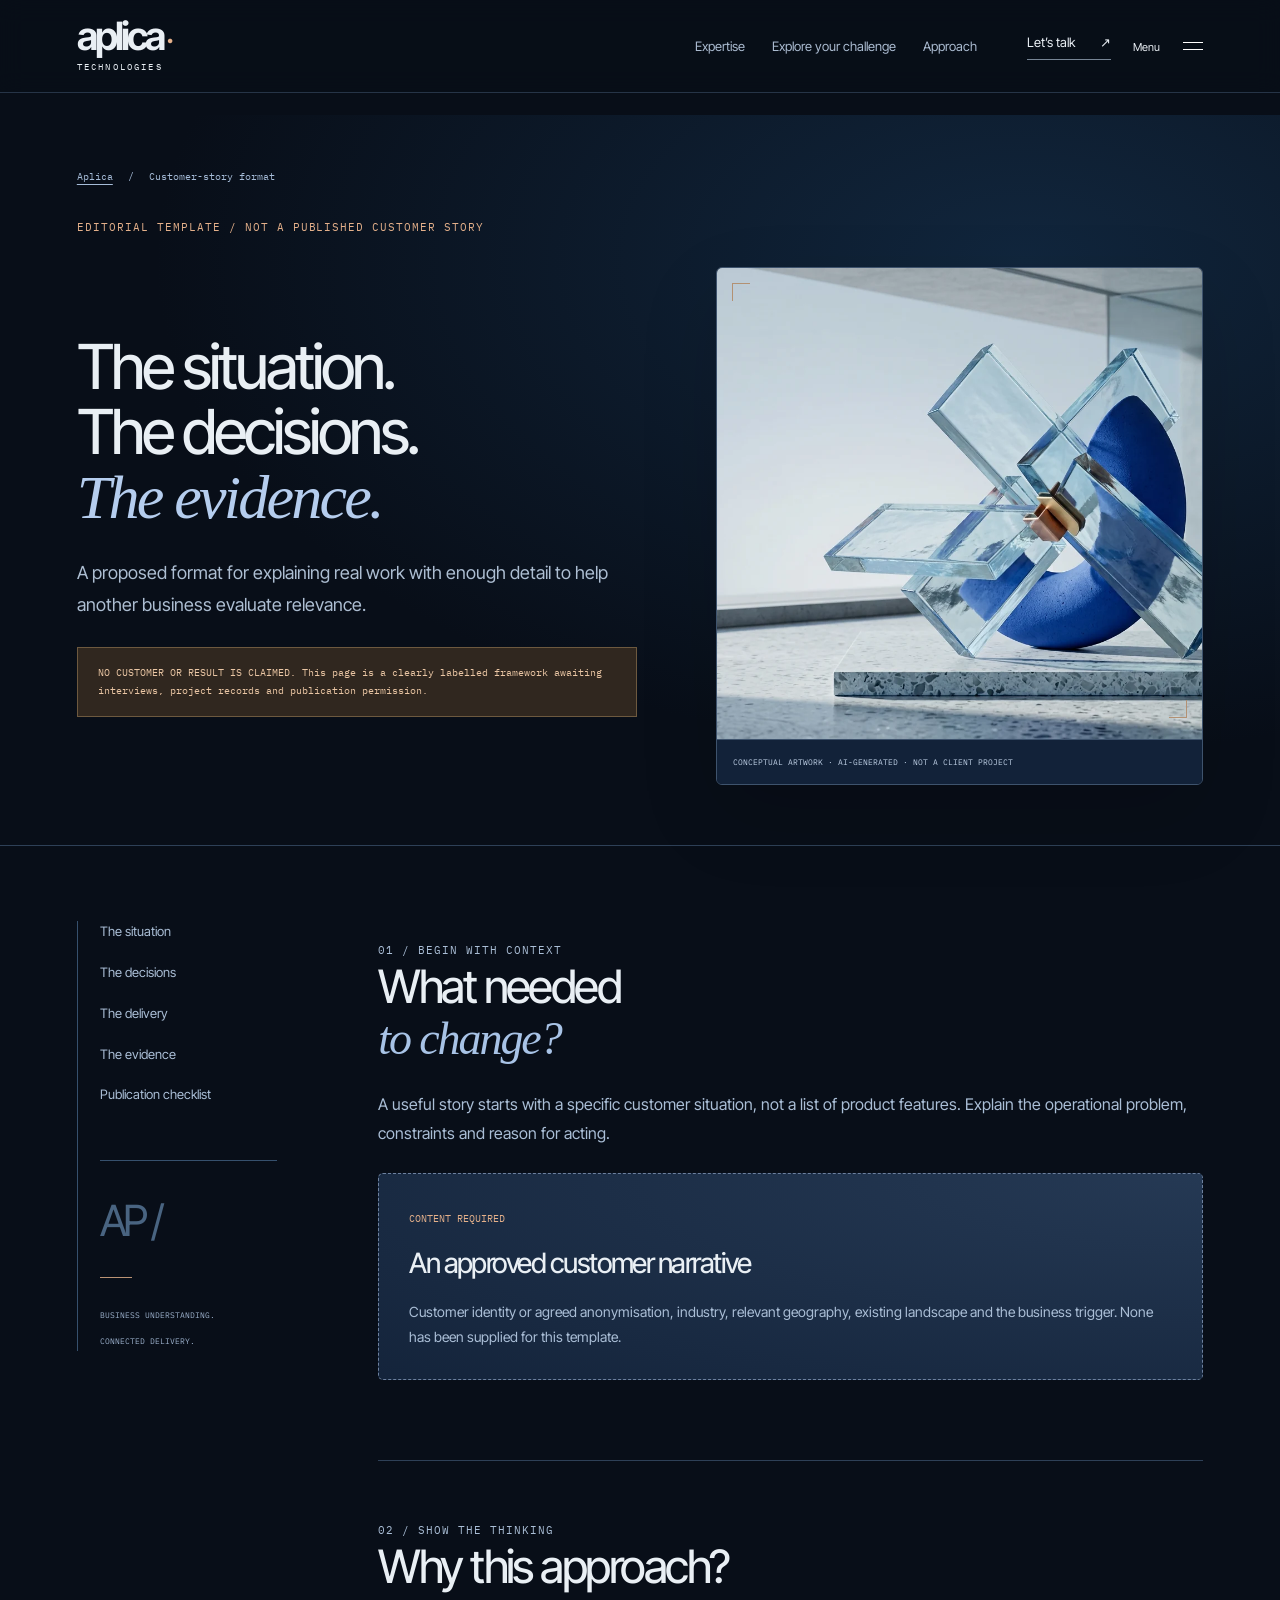
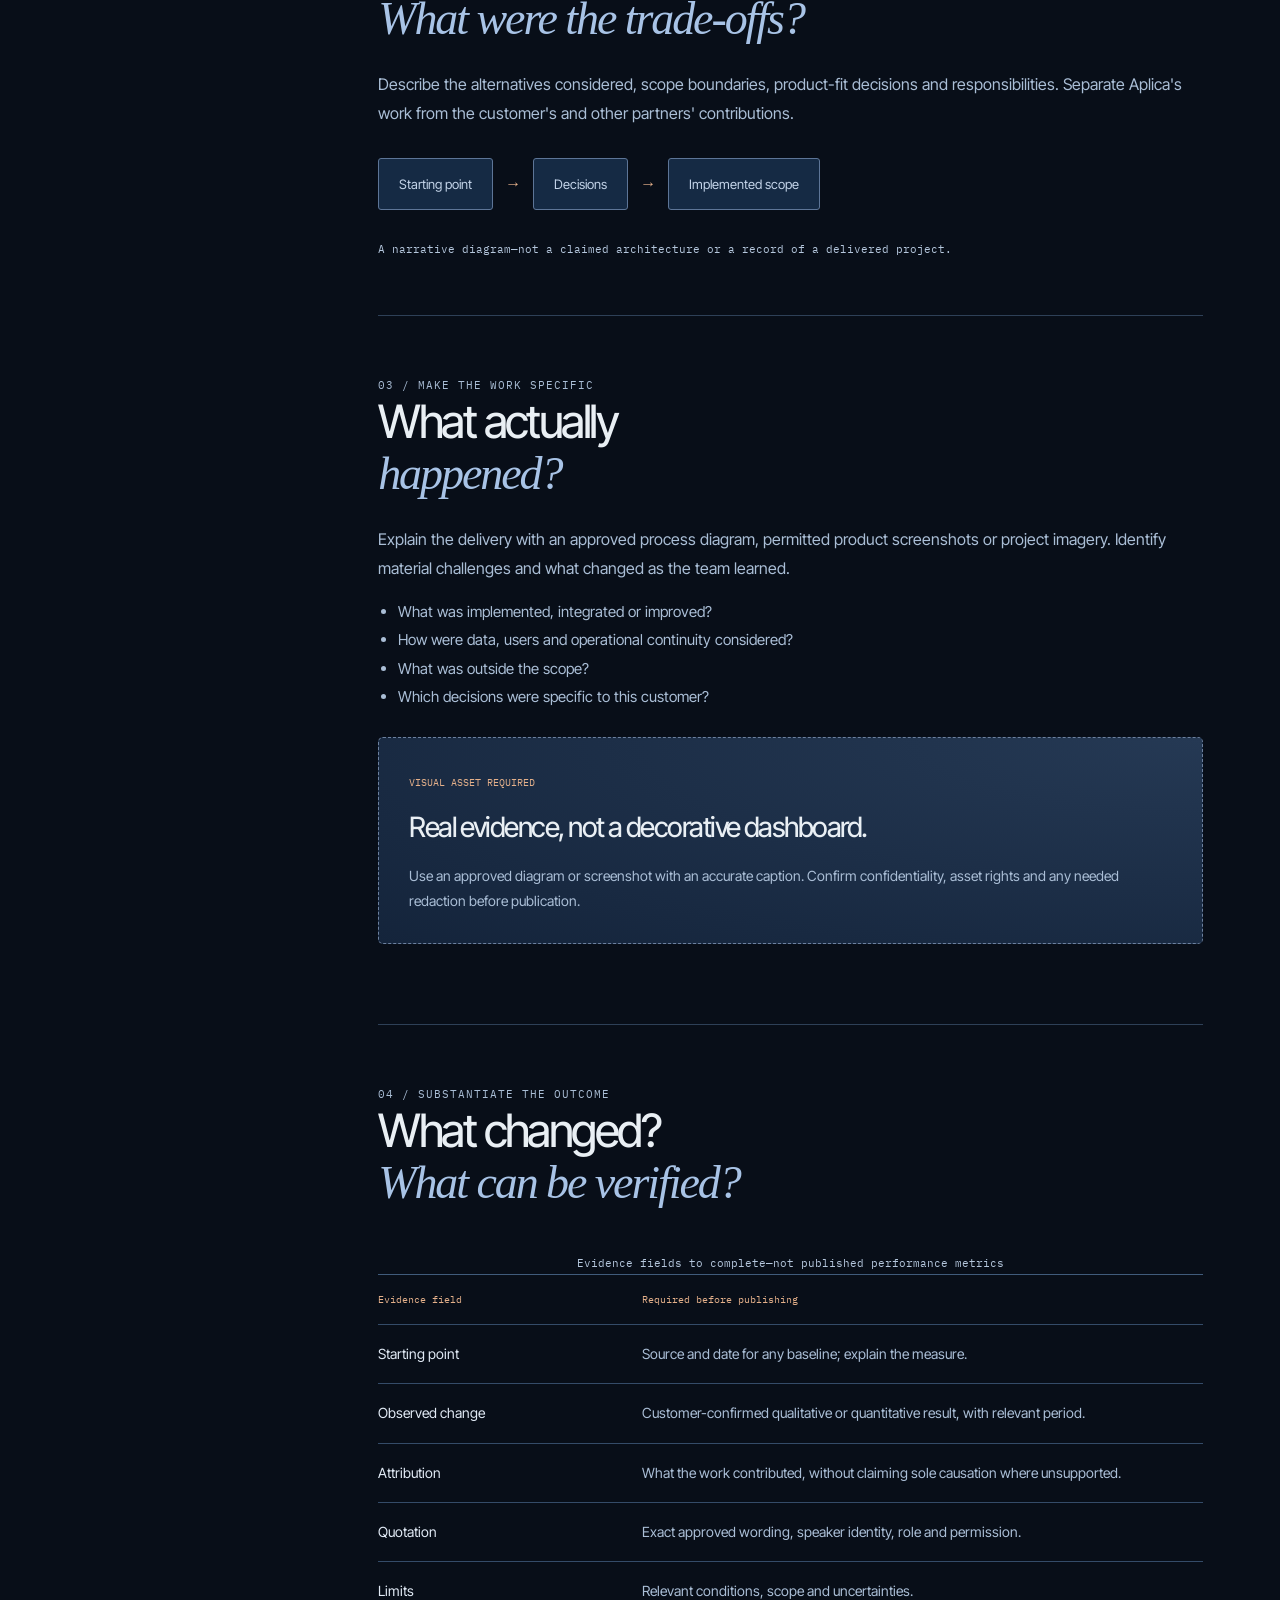
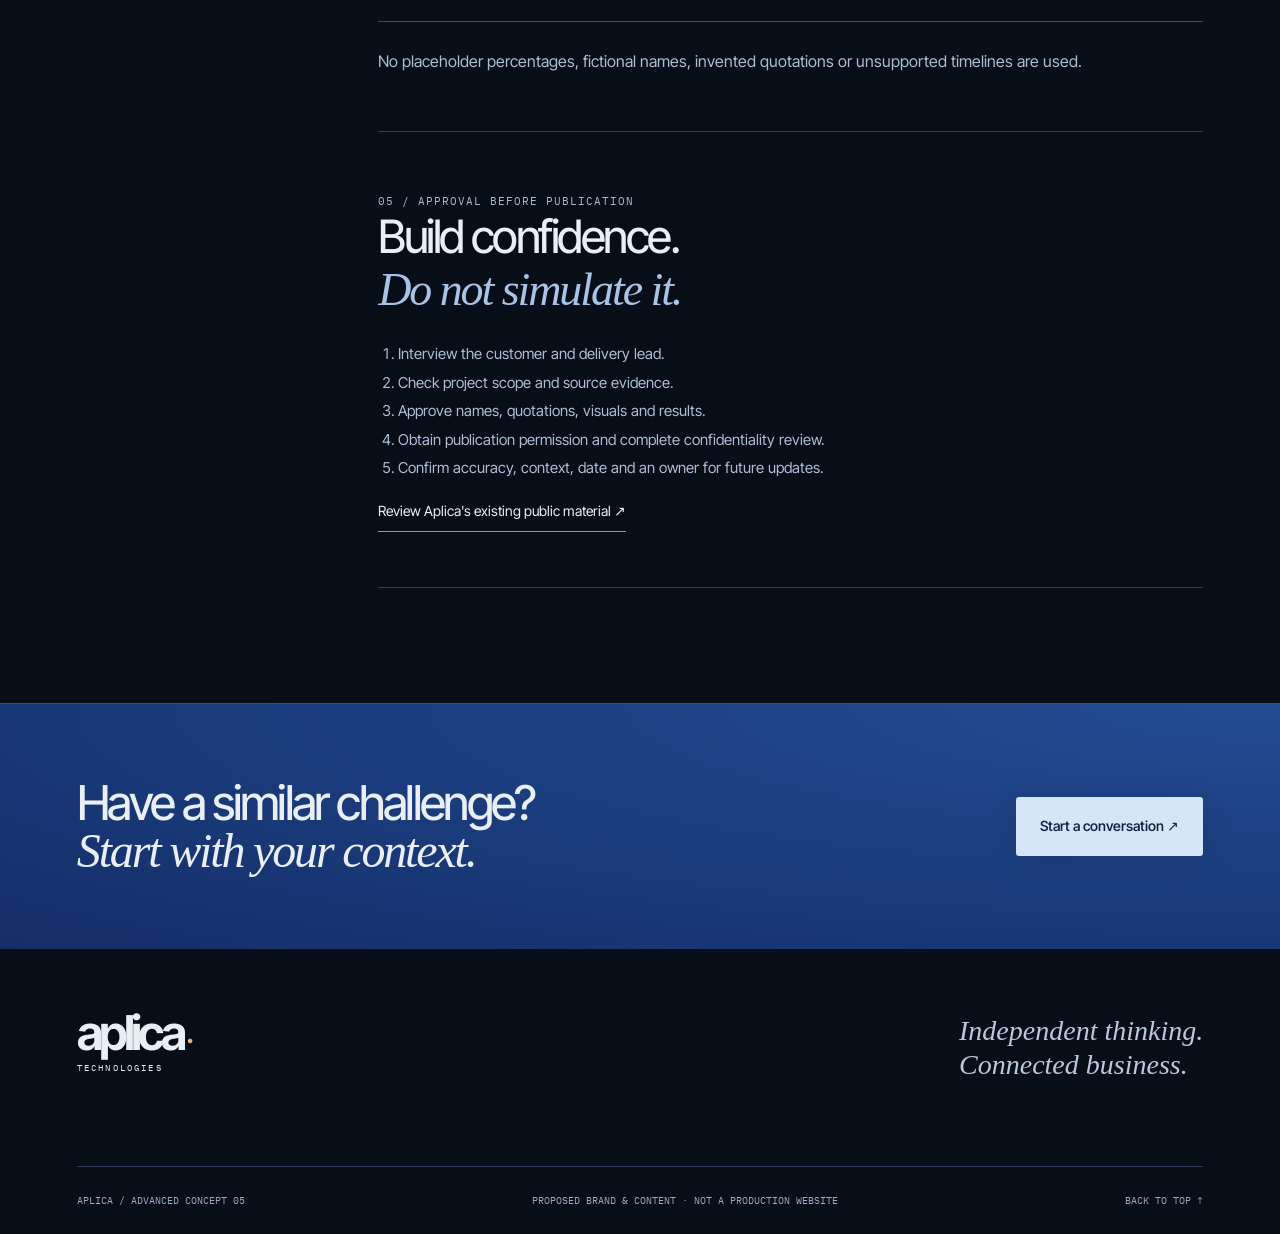
==== case-study.html @ c841d58b "Publish advanced visual concept with three-page journeys and clean footer" ====
<!DOCTYPE html>

<html lang="en"><head><meta charset="utf-8"/><meta content="width=device-width,initial-scale=1" name="viewport"/><meta content="noindex,nofollow" name="robots"/><meta content="same-origin" name="view-transition"/><meta content="#080e18" name="theme-color"/><title>Customer-story template — Aplica design preview</title><meta content="An experimental cinematic website direction for Aplica Technologies. A design prototype, not approved production content." name="description"/><link href="cinema.be7e78a6fd.css" rel="stylesheet"/><script defer="" src="pages.219e6dc296.js"></script></head>
<body><a class="skip" href="#main">Skip to content</a><div aria-hidden="true" class="reading-line"></div><header class="header"><a aria-label="Aplica home" class="wordmark" href="index.html#home">aplica<span>·</span><small>TECHNOLOGIES</small></a><nav aria-label="Primary navigation" class="quick-nav"><a href="index.html#expertise">Expertise</a><a href="index.html#context">Explore your challenge</a><a href="index.html#approach">Approach</a></nav><div class="header-actions"><a class="header-talk" href="index.html#contact">Let’s talk <span>↗</span></a><button aria-controls="menu" aria-expanded="false" aria-label="Open navigation menu" id="menu-toggle"><span class="menu-label">Menu</span><i></i><i></i></button></div></header>
<dialog aria-label="Site navigation" id="menu"><div class="menu-meta">APLICA / EXPLORE</div><nav><a href="index.html#expertise"><small>01</small>Expertise <span>↗</span></a><a href="index.html#context"><small>02</small>Business context <span>↗</span></a><a href="index.html#approach"><small>03</small>Our approach <span>↗</span></a><a href="index.html#contact"><small>04</small>Let’s talk <span>↗</span></a></nav><div class="menu-bottom"><span>CINEMATIC CONCEPT / ENGLISH PREVIEW</span><button id="menu-close">Close menu ×</button></div></dialog>
<main class="detail-page" id="main"><section class="detail-hero section-pad"><div class="breadcrumb"><a href="index.html">Aplica</a><span>/</span><span>Customer-story format</span></div><p class="kicker" style="margin-top:35px">EDITORIAL TEMPLATE / NOT A PUBLISHED CUSTOMER STORY</p><div class="detail-hero-layout"><div class="detail-hero-copy"><h1>The situation.<br/>The decisions.<br/><em>The evidence.</em></h1><p class="detail-intro">A proposed format for explaining real work with enough detail to help another business evaluate relevance.</p><div class="template-banner">NO CUSTOMER OR RESULT IS CLAIMED. This page is a clearly labelled framework awaiting interviews, project records and publication permission.</div></div><figure class="detail-art"><img alt="Conceptual blue glass and ceramic sculpture representing intersecting perspectives" fetchpriority="high" height="848" src="assets/evidence-sculpture.webp" width="1264"/><figcaption>CONCEPTUAL ARTWORK · AI-GENERATED · NOT A CLIENT PROJECT</figcaption><div aria-hidden="true" class="art-corner corner-tl"></div><div aria-hidden="true" class="art-corner corner-br"></div></figure></div></section><div class="detail-grid section-pad"><nav aria-label="Story framework" class="detail-subnav"><a href="#situation">The situation</a><a href="#decisions">The decisions</a><a href="#delivery">The delivery</a><a href="#outcome">The evidence</a><a href="#approval">Publication checklist</a><div aria-hidden="true" class="sidebar-signature"><span>AP /</span><i></i><small>BUSINESS UNDERSTANDING.<br/>CONNECTED DELIVERY.</small></div></nav><div class="detail-content"><section id="situation"><p class="kicker">01 / BEGIN WITH CONTEXT</p><h2>What needed<br/><em>to change?</em></h2><p>A useful story starts with a specific customer situation, not a list of product features. Explain the operational problem, constraints and reason for acting.</p><div class="evidence-placeholder"><span>CONTENT REQUIRED</span><h3>An approved customer narrative</h3><p>Customer identity or agreed anonymisation, industry, relevant geography, existing landscape and the business trigger. None has been supplied for this template.</p></div></section><section id="decisions"><p class="kicker">02 / SHOW THE THINKING</p><h2>Why this approach?<br/><em>What were the trade-offs?</em></h2><p>Describe the alternatives considered, scope boundaries, product-fit decisions and responsibilities. Separate Aplica's work from the customer's and other partners' contributions.</p><div aria-label="Suggested story sequence" class="template-flow"><span>Starting point</span><i aria-hidden="true">→</i><span>Decisions</span><i aria-hidden="true">→</i><span>Implemented scope</span></div><p class="caption">A narrative diagram—not a claimed architecture or a record of a delivered project.</p></section><section id="delivery"><p class="kicker">03 / MAKE THE WORK SPECIFIC</p><h2>What actually<br/><em>happened?</em></h2><p>Explain the delivery with an approved process diagram, permitted product screenshots or project imagery. Identify material challenges and what changed as the team learned.</p><ul><li>What was implemented, integrated or improved?</li><li>How were data, users and operational continuity considered?</li><li>What was outside the scope?</li><li>Which decisions were specific to this customer?</li></ul><div class="evidence-placeholder"><span>VISUAL ASSET REQUIRED</span><h3>Real evidence, not a decorative dashboard.</h3><p>Use an approved diagram or screenshot with an accurate caption. Confirm confidentiality, asset rights and any needed redaction before publication.</p></div></section><section id="outcome"><p class="kicker">04 / SUBSTANTIATE THE OUTCOME</p><h2>What changed?<br/><em>What can be verified?</em></h2><table class="detail-table"><caption class="caption">Evidence fields to complete—not published performance metrics</caption><thead><tr><th>Evidence field</th><th>Required before publishing</th></tr></thead><tbody><tr><td>Starting point</td><td>Source and date for any baseline; explain the measure.</td></tr><tr><td>Observed change</td><td>Customer-confirmed qualitative or quantitative result, with relevant period.</td></tr><tr><td>Attribution</td><td>What the work contributed, without claiming sole causation where unsupported.</td></tr><tr><td>Quotation</td><td>Exact approved wording, speaker identity, role and permission.</td></tr><tr><td>Limits</td><td>Relevant conditions, scope and uncertainties.</td></tr></tbody></table><p>No placeholder percentages, fictional names, invented quotations or unsupported timelines are used.</p></section><section id="approval"><p class="kicker">05 / APPROVAL BEFORE PUBLICATION</p><h2>Build confidence.<br/><em>Do not simulate it.</em></h2><ol><li>Interview the customer and delivery lead.</li><li>Check project scope and source evidence.</li><li>Approve names, quotations, visuals and results.</li><li>Obtain publication permission and complete confidentiality review.</li><li>Confirm accuracy, context, date and an owner for future updates.</li></ol><a class="line-link" href="https://aplicatech.com/" rel="noopener" target="_blank">Review Aplica's existing public material ↗</a></section></div></div><section class="detail-close"><h2>Have a similar challenge?<br/><em>Start with your context.</em></h2><a class="hero-cta" href="index.html#contact">Start a conversation ↗</a></section></main><footer class="section-pad"><div class="footer-top"><a class="wordmark" href="index.html#home">aplica<span>·</span><small>TECHNOLOGIES</small></a><p>Independent thinking.<br/>Connected business.</p></div><div class="footer-bottom"><span>APLICA / ADVANCED CONCEPT 05</span><span>PROPOSED BRAND &amp; CONTENT · NOT A PRODUCTION WEBSITE</span><a href="index.html#home">BACK TO TOP ↑</a></div></footer>
</body></html>
---- cinema.be7e78a6fd.css ----
@font-face{font-family:Inter;src:url('assets/fonts/inter-tight-variable-latin.woff2');font-display:swap}@font-face{font-family:Serif;src:url('assets/fonts/instrument-serif-italic-400-latin.woff2');font-style:italic;font-display:swap}@font-face{font-family:Mono;src:url('assets/fonts/ibm-plex-mono-normal-400-latin.woff2');font-display:swap}:root{--ink:#080e18;--surface:#101a28;--white:#e9eff4;--muted:#8798ac;--line:#293545;--blue:#306bff;--signal:#e4b08a;--ease:cubic-bezier(.19,1,.22,1)}*{box-sizing:border-box}html{scroll-behavior:smooth;scroll-padding-top:85px}body{background:var(--ink);color:var(--white);margin:0;font:16px/1.6 Inter,Arial,sans-serif}a{color:inherit;text-decoration:none}button,input,textarea{font:inherit}button{cursor:pointer}button,a,input,textarea{outline-offset:6px}button:focus-visible,a:focus-visible,input:focus-visible,textarea:focus-visible{outline:2px solid var(--signal)}h1,h2,h3,p{margin:0}h1,h2,h3{font-weight:450;letter-spacing:-.055em;line-height:.98}h1{font-size:clamp(65px,7.5vw,120px)}h2{font-size:clamp(52px,6.5vw,100px)}em{font-family:Serif,Georgia,serif;font-weight:400;letter-spacing:-.045em}p{color:var(--muted)}.section-pad{padding-left:6%;padding-right:6%}.kicker,.tiny{font:9px/1.7 Mono,monospace;letter-spacing:.09em}.kicker{color:var(--signal)}.tiny{color:var(--muted);font-size:8px}.reading-line{position:fixed;top:0;left:0;width:100%;height:2px;transform:scaleX(0);transform-origin:left;background:var(--signal);z-index:100;pointer-events:none}.header{position:absolute;left:0;right:0;top:0;z-index:20;display:flex;align-items:center;justify-content:space-between;padding:28px 6%;gap:25px}.wordmark{position:relative;font-size:39px;font-weight:650;letter-spacing:-.075em;line-height:.8;display:inline-block}.wordmark>span{color:var(--signal);font-size:28px;margin-left:3px}.wordmark small{display:block;letter-spacing:.24em;font:7px Mono,monospace;margin-top:10px}.header-center{font:8px/1.6 Mono,monospace;letter-spacing:.1em;color:#aab7c6;margin-left:12%}.header-actions{display:flex;gap:30px;align-items:center;font-size:12px}.header-talk{display:flex;gap:25px;border-bottom:1px solid #768494;padding-bottom:6px}.header-actions button{background:none;color:inherit;border:0}.header #motion-toggle{font:8px Mono,monospace;color:var(--muted);padding:10px 0}.header #motion-toggle span{color:var(--signal);padding-left:7px}#menu-toggle{position:relative;width:70px;height:32px;display:grid;justify-items:end;align-content:center;gap:6px;padding:0}.menu-label{position:absolute;left:0;top:9px;font-size:10px}#menu-toggle i{display:block;width:20px;height:1px;background:white;transition:transform .3s}#menu-toggle:hover i:first-of-type{transform:translateX(-4px)}.opening{height:215svh;position:relative}.stage{height:100svh;min-height:650px;position:sticky;top:0;isolation:isolate;overflow:hidden;background:#080e18}.stage-grid{position:absolute;inset:0;background-image:linear-gradient(#35445b12 1px,transparent 1px),linear-gradient(90deg,#35445b12 1px,transparent 1px);background-size:100px 100px;mask-image:linear-gradient(90deg,transparent,#000);z-index:-2}#system-scene{position:absolute;inset:0;width:100%;height:100%;z-index:-1}.stage-shade{position:absolute;inset:0;z-index:-1;background:linear-gradient(90deg,#080e18e8 0%,#080e18c0 32%,transparent 68%);pointer-events:none}.hero-copy{position:absolute;left:6%;top:50%;transform:translateY(-43%);width:85%;max-width:1120px;will-change:opacity,transform}.hero-copy h1{margin:28px 0 27px}.hero-copy h1 em{color:#c0ccda}.hero-description{font-size:17px;line-height:1.6;color:#9baabd;max-width:390px}.hero-copy .kicker{font-size:8px;display:flex;align-items:center;gap:10px}.hero-copy .kicker>span{width:5px;height:5px;background:var(--signal);border-radius:50%}.round-link{display:inline-flex;align-items:center;gap:14px;font-size:11px;margin-top:30px}.round-arrow{display:grid;place-items:center;width:42px;height:42px;border:1px solid #5a6a7b;border-radius:50%;font-size:18px;transition:background .3s,transform .5s var(--ease)}.round-link:hover .round-arrow{background:var(--blue);border-color:var(--blue);transform:rotate(45deg)}.second-copy{opacity:0;pointer-events:none}.second-title{font-size:clamp(62px,7.5vw,116px);letter-spacing:-.06em;color:white;line-height:1.02;margin:25px 0}.second-title em{color:var(--signal)}.scene-side{position:absolute;right:3%;top:48%;font:7px Mono,monospace;writing-mode:vertical-rl;letter-spacing:.1em;color:#889aae;display:flex;align-items:center;gap:10px}.live-dot{display:inline-block;width:4px;height:4px;background:var(--signal);border-radius:50%}.scene-side b{font-weight:400;margin-top:25px;color:#d9e4ed}.scene-coordinate{position:absolute;right:11%;top:21%;font:8px/1.9 Mono,monospace;color:#7890aa;letter-spacing:.1em}.scene-coordinate>span{color:#c5d3e4}.stage-bottom{position:absolute;left:6%;right:6%;bottom:30px;display:flex;align-items:center;justify-content:space-between;font:8px Mono,monospace;color:#7e91aa;letter-spacing:.07em}.scroll-hint{display:flex;align-items:center;gap:14px}.scroll-track{height:35px;width:16px;border:1px solid #40516a;border-radius:15px;position:relative}.scroll-track i{position:absolute;width:2px;height:6px;left:6px;top:8px;background:var(--signal);animation:scroll-tick 1.8s ease infinite}.stage-count{display:flex;align-items:center;gap:12px;color:#bac7d6}.stage-count i{height:1px;width:80px;background:#3d4a5e}.stage-count b{font-weight:400;color:var(--signal)}.intro{padding-top:130px;padding-bottom:110px;background:#0c1421;border-top:1px solid #1a283a}.intro-label{display:flex;justify-content:space-between;align-items:center;margin-bottom:45px}.statement{font-size:clamp(40px,5.7vw,85px);line-height:1.15;max-width:1120px;letter-spacing:-.045em}.statement .word{color:#435166;transition:color .35s}.statement .word.lit{color:#e0e8f1}.intro-bottom{display:grid;grid-template-columns:.3fr 1.5fr 1fr;gap:9%;margin-top:60px;align-items:start}.intro-bottom>p{font-size:15px;max-width:470px;line-height:1.8}.intro-bottom>.tiny{text-align:right}.cross{font-size:27px;color:var(--signal)}.expertise{padding-top:100px;padding-bottom:70px;background:#e6ebec;color:#0d2037}.section-top{display:flex;justify-content:space-between}.expertise .kicker{color:#446284}.expertise .tiny{color:#63768c}.expertise-heading{display:flex;justify-content:space-between;align-items:end;gap:50px;margin:45px 0 60px}.expertise-heading h2{font-size:clamp(65px,7vw,105px)}.expertise-heading>p{color:#5e6e7d;font-size:14px;padding-bottom:8px}.service-list{border-top:1px solid #b8c4cc}.service-item{border-bottom:1px solid #b8c4cc}.service-button{position:relative;display:grid;grid-template-columns:70px 1fr 80px;align-items:center;gap:20px;width:100%;background:none;border:0;text-align:left;padding:30px 0;color:#142b44;overflow:hidden;transition:color .3s,padding .6s var(--ease)}.service-button:before{content:'';position:absolute;inset:0;background:#d8e1e8;transform:scaleY(0);transform-origin:bottom;transition:transform .55s var(--ease);z-index:0}.service-button>span{position:relative}.service-num{font:10px Mono,monospace;align-self:start;padding-top:15px;color:#56728e}.service-name{font-size:clamp(38px,5vw,73px);letter-spacing:-.045em;line-height:1.1;display:flex;align-items:center;justify-content:space-between;gap:25px}.service-name>span{font-size:12px;letter-spacing:0;line-height:1.5;color:#5c7185;margin-right:7%}.service-glyph{font-size:38px;justify-self:end;font-weight:300;transition:transform .5s var(--ease);transform-origin:center}.service-button:hover:before,.service-button:focus-visible:before,.service-button[aria-expanded=true]:before{transform:scaleY(1)}.service-button:hover{padding-inline:20px}.service-button[aria-expanded=true] .service-glyph{transform:rotate(90deg)}.service-inside{display:grid;grid-template-columns:1.2fr 1fr;gap:20px 9%;padding:15px 9% 35px;animation:arrive .55s var(--ease)}.service-inside p{font-size:15px;color:#5c6d7d}.service-inside ul{margin:0;padding-left:18px;color:#3f5c78;font-size:12px;line-height:2}.service-inside a{font-size:12px;color:#164cc8;text-decoration:underline;text-underline-offset:5px}.service-footer{display:flex;align-items:center;gap:30px;flex-wrap:wrap;margin-top:35px}.service-footer>span{font-size:14px;color:#526980}.service-footer>p{margin-left:auto;text-align:right;color:#738295;font:8px/1.8 Mono,monospace}.context{padding-top:110px;overflow:hidden}.context-top h2{margin:35px 0 28px}.context-top>p:not(.kicker){font-size:15px}.context-window{margin-top:55px;overflow-x:auto;scrollbar-width:none;scroll-snap-type:x mandatory;overscroll-behavior-x:contain}.context-window::-webkit-scrollbar{display:none}.context-rail{display:flex;gap:25px;padding:0 6% 10px;width:max-content}.context-card{width:min(38vw,510px);min-width:340px;scroll-snap-align:center;background:#111e30;border:1px solid #25364b;padding:28px;transition:background .5s,transform .5s var(--ease)}.card-meta{display:flex;justify-content:space-between;font:8px Mono,monospace;color:#92a5be;letter-spacing:.08em}.card-meta>span:last-child{font:19px Inter,sans-serif;color:var(--signal)}.card-art{height:220px;position:relative;margin:25px 0;perspective:600px}.rental-art span{position:absolute;left:50%;top:45%;width:150px;height:110px;border:1px solid #5680c0;transform:translate(-50%,-50%) rotateX(58deg) rotateZ(-32deg);transition:transform 1s var(--ease)}.rental-art span:nth-child(1){margin-top:-45px;border-color:#adc6ef}.rental-art span:nth-child(3){margin-top:45px;border-color:#2b466e}.rental-art i{height:110px;width:1px;background:var(--signal);position:absolute;left:50%;top:30%;transform:rotate(25deg)}.trade-art{display:grid;grid-template-columns:repeat(3,55px);align-content:center;justify-content:center;gap:15px;transform:rotate(-18deg) skew(10deg);transform-style:preserve-3d}.trade-art span{width:55px;height:55px;border:1px solid #6e94cf;transition:transform .7s var(--ease),background .5s}.trade-art span:nth-child(2){background:#306bff55;border-color:#78a1e1}.trade-art span:nth-child(6){border-color:var(--signal)}.region-art span{position:absolute;width:160px;height:160px;border:1px solid #446b9f;border-radius:50%;left:50%;top:50%;transform:translate(-50%,-50%) rotateX(35deg);transition:transform 1s var(--ease)}.region-art span:nth-child(2){width:110px;height:110px;border-color:#6792d4}.region-art span:nth-child(3){width:50px;height:50px;border-color:var(--signal)}.region-art i{position:absolute;width:6px;height:6px;background:var(--signal);left:50%;top:50%;border-radius:50%}.context-card h3{font-size:46px;margin-bottom:25px}.context-card h3 em{color:#a8c2e8}.context-card>p{font-size:14px;max-width:340px;min-height:68px}.context-card>a{border-top:1px solid #30415b;margin-top:25px;padding-top:20px;display:flex;justify-content:space-between;font-size:11px}.context-card>a span{color:var(--signal)}.context-controls{display:flex;justify-content:space-between;align-items:center;gap:30px;margin:30px 0 80px}.context-controls>div{display:flex;gap:10px}.context-controls button{width:44px;height:44px;background:none;border:1px solid #3b506c;color:white;border-radius:50%;font-size:18px;transition:background .3s}.context-controls button:hover{background:var(--blue)}.context-card:hover{background:#162941}.context-card:hover .rental-art span:nth-child(1){transform:translate(-50%,-65%) rotateX(58deg) rotateZ(-32deg)}.context-card:hover .trade-art span:nth-child(odd){transform:translateY(-10px)}.context-card:hover .region-art span:first-child{transform:translate(-50%,-50%) rotateX(65deg) rotateY(20deg)}.approach{background:#0d1827;padding-top:85px;overflow:clip}.approach-intro h2{margin-top:30px}.process-layout{display:grid;grid-template-columns:1fr 1fr;gap:10%;align-items:start;margin-top:70px}.process-visual{height:min(450px,40vw);position:sticky;top:100px;isolation:isolate;margin-top:20px}.process-orbit{position:absolute;left:50%;top:45%;width:75%;height:75%;border:1px solid #334b6a;border-radius:50%;transform:translate(-50%,-50%) rotateX(55deg) rotateZ(25deg);transition:transform 1s var(--ease),border-color .6s}.o2{transform:translate(-50%,-50%) rotateY(55deg) rotateZ(-25deg);border-color:#436b9e}.o3{transform:translate(-50%,-50%) rotateX(-35deg) rotateY(50deg);border-color:#a38068}.process-center{position:absolute;top:41%;left:50%;transform:translate(-50%,-50%);font-size:80px;letter-spacing:-.07em;font-weight:550;color:#d1e0f3}.process-center>span{font:8px Mono,monospace;white-space:nowrap;position:absolute;top:115%;left:50%;transform:translateX(-50%);color:var(--signal);letter-spacing:.08em}.process-corner{position:absolute;font:7px Mono,monospace;color:#5f7796;letter-spacing:.1em}.pc1{left:0;top:10%}.pc2{right:0;top:40%}.pc3{left:13%;bottom:7%}.process-steps article{padding:30px 0 65px;border-top:1px solid #2a3d56;min-height:280px;opacity:.45;transition:opacity .5s}.process-steps article.is-current{opacity:1}.process-steps article>span{font:9px Mono,monospace;color:var(--signal)}.process-steps h3{font-size:54px;margin:20px 0}.process-steps p{font-size:15px;max-width:370px}.process-note{font:8px/1.9 Mono,monospace;padding-bottom:60px;max-width:900px;color:#6d829b}.evidence{padding-top:110px;padding-bottom:110px;background:#e6ebec;color:#102740}.evidence .kicker{color:#5c7086}.evidence-grid{display:grid;grid-template-columns:1fr 1fr;gap:12%;margin-top:40px}.evidence h2{font-size:clamp(45px,5vw,73px)}.evidence p{font-size:14px;color:#607184;margin-bottom:25px}.evidence .large-text{font-size:22px;color:#254361;line-height:1.5}.line-link{font-size:12px;display:inline-block;border-bottom:1px solid #8b9dae;padding-bottom:8px}.evidence-note{display:block;margin-top:25px;font:8px/1.8 Mono,monospace;color:#7b8b99}.contact{padding-top:90px;padding-bottom:90px;background:#102c76}.contact-top{display:flex;justify-content:space-between;gap:20px}.contact .tiny{color:#91a8d9}.contact h2{font-size:clamp(75px,11vw,172px);margin:55px 0 60px;position:relative;line-height:.95}.contact h2 em{color:#a3c0ff}.contact-arrow{position:absolute;right:3%;top:5%;font-size:.65em;font-family:Inter,sans-serif;font-weight:300;transition:transform .8s var(--ease)}.contact:focus-within .contact-arrow{transform:translate(15px,-15px)}.contact-bottom{display:grid;grid-template-columns:1fr 1fr;gap:15%}.contact-bottom>div>p{font-size:16px;color:#a6b9dd;line-height:1.7}.email-link{display:inline-block;font-size:20px;margin-top:27px;border-bottom:1px solid #6e8abf;padding-bottom:8px}.contact-bottom>div>.tiny{display:block;margin-top:20px;font-size:7px}.form-row{display:grid;grid-template-columns:1fr 1fr;gap:25px}label{display:block;font-size:10px;color:#b3c7ed;margin-bottom:7px}input,textarea{background:none;border:0;border-bottom:1px solid #5475b4;color:white;border-radius:0;width:100%;padding:8px 0 13px;margin-bottom:28px;transition:border-color .3s}input:focus,textarea:focus{border-color:var(--signal)}input:focus-visible,textarea:focus-visible{outline-offset:8px}.submit-button{display:flex;justify-content:space-between;align-items:center;width:100%;padding:15px 20px;background:#e6eefb;border:0;color:#123078;font-size:12px}.submit-button>span{font-size:20px;transition:transform .4s var(--ease)}.submit-button:hover>span{transform:translate(4px,-4px)}.form-disclosure{font-size:9px;color:#9eb4de;margin-top:15px}#form-status{font-size:12px;color:#c8d8f4;margin-top:15px}footer{padding-top:65px;padding-bottom:25px}.footer-top{display:flex;justify-content:space-between;align-items:start;gap:30px;margin-bottom:65px}.footer-top>p{font-size:20px;color:#9bacbf;line-height:1.4}.footer-top>button{background:none;border:0;border-bottom:1px solid #596b81;padding:0 0 7px;color:#bdc9d8;font-size:11px}.footer-bottom{display:flex;justify-content:space-between;gap:25px;border-top:1px solid #2b3a50;padding-top:25px;font:7px/1.7 Mono,monospace;color:#61758f}.skip{position:fixed;left:20px;top:-100px;background:white;color:#11263f;padding:15px;z-index:110}.skip:focus{top:15px}dialog{color:#e9eff4;background:#101e31;border:1px solid #3e5676;padding:45px;max-width:620px}dialog::backdrop{background:#040b16d9;backdrop-filter:blur(10px)}#design-notes h2{font-size:56px;margin:25px 0}#design-notes p:not(.kicker){font-size:14px;margin:20px 0;color:#9eb0c7}#close-notes{position:absolute;right:20px;top:12px;background:none;border:0;font-size:28px;color:white}#menu{position:fixed;inset:0;max-width:none;max-height:none;width:100%;height:100%;padding:8% 12%;background:#112a57;border:0;margin:0}#menu[open]{display:flex;flex-direction:column;justify-content:center;animation:menu-in .7s var(--ease)}.menu-meta{font:9px Mono,monospace;color:#8aa6d0;margin-bottom:40px}#menu nav{display:flex;flex-direction:column}#menu nav>a{display:flex;align-items:center;gap:30px;border-top:1px solid #3e557c;padding:20px 0;font-size:clamp(35px,5vw,72px);line-height:1.1;letter-spacing:-.04em;transition:color .3s,padding .5s var(--ease)}#menu nav>a small{font:9px Mono,monospace;color:var(--signal)}#menu nav>a>span{margin-left:auto;font-size:.7em;color:#8da9d7}#menu nav>a:hover{color:var(--signal);padding-left:15px}.menu-bottom{display:flex;justify-content:space-between;align-items:center;margin-top:40px;font:8px Mono,monospace;color:#819bc4;gap:20px}.menu-bottom button{background:none;border:1px solid #6d87af;color:white;padding:10px 16px;font-size:11px}.scene-fallback{display:none;position:absolute;right:12%;top:25%;width:30vw;height:40vw;perspective:700px;z-index:-1}.scene-fallback>div{position:absolute;inset:12%;border:1px solid #6790c5;transform:rotateX(55deg) rotateZ(35deg)}.scene-fallback>div:nth-child(2){transform:translateY(70px) rotateX(55deg) rotateZ(35deg);border-color:var(--signal)}.scene-fallback>div:nth-child(3){transform:translateY(-70px) rotateX(55deg) rotateZ(35deg)}.no-webgl .scene-fallback{display:block}.reveal-wait{opacity:0;transform:translateY(25px);transition:opacity .8s var(--ease),transform 1s var(--ease)}.reveal-wait.revealed{opacity:1;transform:none}[hidden]{display:none!important}.motion-paused .scroll-track i{animation-play-state:paused}@keyframes scroll-tick{0%,100%{transform:translateY(0);opacity:.5}50%{transform:translateY(8px);opacity:1}}@keyframes arrive{from{opacity:0;transform:translateY(15px)}to{opacity:1;transform:none}}@keyframes menu-in{from{clip-path:inset(0 0 100% 0)}to{clip-path:inset(0)}}
@media(min-width:1700px){.section-pad{padding-left:max(6%,calc((100vw - 1500px)/2));padding-right:max(6%,calc((100vw - 1500px)/2))}}@media(max-width:1000px){.header-center{display:none}.header-actions{gap:22px}.hero-copy h1{font-size:80px}.second-title{font-size:80px}.intro-bottom{grid-template-columns:.2fr 1.5fr 1fr;gap:7%}.service-name>span{margin-right:0;max-width:180px}.context-card{min-width:340px}.process-steps h3{font-size:46px}.evidence-grid{gap:7%}.contact-bottom{gap:8%}.contact h2{font-size:110px}.context-top h2{font-size:70px}}@media(max-width:640px){.header{padding-top:23px;gap:15px}.wordmark{font-size:33px}.wordmark small{font-size:6px}.header-actions{gap:15px}.header-talk{display:none}#menu-toggle{width:63px}.header #motion-toggle{font-size:7px}.opening{height:180svh}.stage{height:100svh;min-height:650px}.hero-copy{top:45%;transform:translateY(-38%);width:90%}.hero-copy h1{font-size:clamp(49px,11vw,72px);margin:24px 0}.hero-copy .kicker{font-size:7px}.hero-description{font-size:15px;color:#a0b0c4;max-width:260px}.second-title{font-size:clamp(48px,11vw,70px);margin:24px 0}.second-copy .kicker{max-width:260px}.round-link{margin-top:24px;font-size:11px}.round-arrow{width:38px;height:38px}.scene-coordinate{top:17%;right:9%;font-size:6px}.scene-side{font-size:6px;right:3%;top:57%}.stage-shade{background:linear-gradient(90deg,#080e18cd,transparent),linear-gradient(0deg,#080e18a0,transparent 70%)}.stage-bottom{font-size:6px;bottom:24px;gap:15px}.stage-bottom>span:nth-child(2){display:none}.stage-count i{width:40px}.scroll-hint{gap:10px}.intro{padding-block:65px}.intro-label{gap:20px;margin-bottom:30px}.kicker{font-size:8px}.tiny{font-size:7px}.intro-label>.tiny{display:none}.statement{font-size:39px;line-height:1.2}.intro-bottom{grid-template-columns:25px 1fr;gap:20px;margin-top:35px}.intro-bottom>p{font-size:14px}.intro-bottom>.tiny{grid-column:2;text-align:left}.expertise{padding-block:65px}.section-top .tiny{display:none}.expertise-heading{display:block;margin-top:30px;margin-bottom:35px}.expertise-heading h2{font-size:66px}.expertise-heading p{font-size:13px;margin-top:25px;line-height:1.8}.service-button{grid-template-columns:30px 1fr 30px;gap:12px;padding:25px 0}.service-name{display:block;font-size:45px}.service-name>span{display:block;font-size:11px;margin-top:10px;max-width:none}.service-num{font-size:8px;padding-top:8px}.service-glyph{font-size:29px}.service-button:hover{padding-inline:0}.service-inside{grid-template-columns:1fr;padding-left:42px;padding-right:10px;gap:20px}.service-inside p{font-size:14px}.service-inside ul{font-size:11px}.service-footer{gap:15px;margin-top:25px}.service-footer>span{font-size:11px}.service-footer>p{text-align:left;margin:5px 0 0;font-size:7px;flex-basis:100%}.context{padding-top:65px}.context-top h2{font-size:50px;margin-top:25px}.context-top p:not(.kicker){font-size:14px}.context-window{margin-top:30px}.context-rail{gap:15px}.context-card{min-width:0;width:83vw;padding:23px}.card-art{height:190px}.context-card h3{font-size:42px}.context-card>p{font-size:13px;min-height:65px}.card-meta{font-size:7px}.context-controls{margin-bottom:55px;gap:15px}.context-controls>.tiny{font-size:6px;max-width:180px}.context-controls button{width:38px;height:38px}.approach{padding-top:60px}.approach-intro h2{font-size:48px}.process-layout{display:block;margin-top:30px}.process-visual{height:300px;position:relative;top:0;max-width:330px;margin:0 auto 40px}.process-center{font-size:65px}.process-steps article{min-height:0;padding:25px 0 35px;opacity:1}.process-steps h3{font-size:43px;margin:18px 0}.process-steps p{font-size:14px;max-width:none}.process-note{font-size:7px;padding-bottom:45px}.evidence{padding-block:65px}.evidence-grid{grid-template-columns:1fr;gap:30px;margin-top:30px}.evidence h2{font-size:50px}.evidence .large-text{font-size:20px}.evidence p{font-size:14px}.evidence-note{font-size:7px}.contact{padding-block:60px}.contact-top .tiny{display:none}.contact h2{font-size:clamp(60px,14vw,85px);margin:35px 0 40px}.contact-arrow{display:none}.contact-bottom{grid-template-columns:1fr;gap:35px}.contact-bottom>div>p{font-size:14px}.email-link{font-size:18px;margin-top:20px}.contact-bottom>div>.tiny{font-size:6px;margin-top:15px}.form-row{gap:20px}.contact label{font-size:9px}.form-disclosure{font-size:8px}footer{padding-top:45px}.footer-top{display:grid;grid-template-columns:1fr 1fr;gap:30px;margin-bottom:35px}.footer-top>p{font-size:16px}.footer-top>button{grid-column:1/-1;justify-self:start}.footer-bottom{flex-direction:column;gap:14px;font-size:6px}dialog{padding:30px;margin:20px;max-height:85svh;overflow:auto}#design-notes h2{font-size:45px}#design-notes p:not(.kicker){font-size:13px}#menu{padding:9%}#menu nav>a{font-size:38px;padding:23px 0;gap:18px}.menu-meta{font-size:8px}.menu-bottom{font-size:6px}.menu-bottom button{white-space:nowrap}.scene-fallback{right:5%;width:65vw;height:65vw;top:25%}}
@media(prefers-reduced-motion:reduce){html{scroll-behavior:auto}*,*:before,*:after{animation:none!important;transition:none!important}.opening{height:100svh;min-height:650px}.stage{position:relative}.first-copy{opacity:1!important;transform:translateY(-43%)!important}.second-copy{display:none!important}.statement .word{color:#e0e8f1}.reveal-wait{opacity:1!important;transform:none!important}.process-steps article{opacity:1!important}.context-window{scroll-behavior:auto}}
/* Keep every process step fully readable; emphasis must not hide content. */
.process-steps article{opacity:1}.process-steps article.is-current{border-top-color:var(--signal)}.process-steps article h3{transition:color .5s}.process-steps article.is-current h3{color:#d2e1f7}
@media(prefers-reduced-motion:reduce){.process-steps article h3{transition:none}}

/* Usability refinement: clear offering, quicker access, readable secondary text. */
.header{position:fixed;background:#080e18ed;border-bottom:1px solid #263447;padding-top:20px;padding-bottom:20px;backdrop-filter:blur(12px)}
.quick-nav{display:flex;align-items:center;gap:27px;font-size:13px;margin-left:auto;margin-right:25px}.quick-nav a{color:#aabbd0;transition:color .2s}.quick-nav a:hover,.quick-nav a[aria-current="location"]{color:#f0c09c}
.header-actions{gap:22px}.header-talk{font-size:13px}.header #motion-toggle{font-size:10px;min-height:44px}.menu-label{font-size:11px}#menu-toggle{min-height:44px}.menu-label{top:15px}
.opening{height:140svh}.stage{min-height:700px}.hero-copy{top:50%;max-width:1180px}.hero-copy h1{font-size:clamp(59px,6.45vw,104px);margin:24px 0 28px}.hero-copy h1 em{font-size:.94em}.hero-description{font-size:18px;max-width:480px;line-height:1.7;color:#acbbcd}.hero-copy .kicker{font-size:10px}
.hero-actions{display:flex;align-items:center;gap:25px;flex-wrap:wrap;margin-top:29px}.hero-cta{display:inline-flex;align-items:center;gap:30px;background:#d7e5f9;color:#102440;padding:15px 20px;font-size:14px;font-weight:550;min-height:50px;transition:background .25s}.hero-cta:hover{background:#fff}.hero-cta>span{transition:transform .3s}.hero-cta:hover>span{transform:translate(3px,-3px)}.hero-secondary{font-size:13px;color:#c2cfdf;text-decoration:underline;text-underline-offset:6px}.first-copy .hero-actions{position:relative;z-index:2}
.stage-bottom{font-size:10px}.scene-side{font-size:9px;color:#a7b7cc}.scene-coordinate{font-size:9px;color:#a7b7cc;top:22%}.scroll-hint{font-size:10px}.second-title{font-size:clamp(60px,6.8vw,102px)}
.orientation{display:flex;align-items:center;gap:30px;padding-top:23px;padding-bottom:23px;border-block:1px solid #2b3c52;background:#0e1929}.orientation>span{font-size:14px;color:#b4c4d6}.orientation>a{margin-left:auto;font-size:12px;color:#e4b08a;text-decoration:underline;text-underline-offset:5px}
.intro{padding-top:75px;padding-bottom:75px}.statement{font-size:clamp(38px,4.7vw,68px)}.statement .word{color:#8798ac}.statement .word.lit{color:#e9eff4}
.kicker{font-size:11px}.tiny{font-size:10px;color:#9aadc4}.service-num{font-size:11px;color:#425c76}.service-name>span{font-size:14px;color:#425a72}.service-inside p{color:#435b72}.service-inside li{font-size:14px}.service-inside a{font-size:14px}.service-footer>p{color:#4b6178;font-size:10px}.service-footer>span{font-size:15px;color:#425b73}.expertise .kicker{color:#425b73}.expertise .tiny{color:#4b6178}.expertise-heading>p{color:#4b6178;font-size:15px}
.card-meta{font-size:10px;color:#a7bad3}.context-card>a{font-size:13px}.context-card>p{font-size:15px}.context-controls>.tiny{font-size:10px;color:#9aadc4}
.process-note{font-size:11px;color:#9aadc4}.process-steps article>span{font-size:11px}.process-corner{color:#9aadc4;font-size:9px}.process-center>span{font-size:10px}.evidence{padding-top:75px;padding-bottom:75px}.evidence .kicker{color:#425b73}.evidence p{color:#4b6178;font-size:15px}.evidence .large-text{color:#254361;font-size:22px}.evidence-note{color:#4b6178;font-size:11px}.line-link{font-size:14px;min-height:32px}.evidence h2{font-size:clamp(44px,4.8vw,70px)}
.contact label{font-size:13px;color:#c5d6f3}.contact .tiny,.contact-bottom>div>.tiny{font-size:10px;color:#c0d1f1}.contact-top .kicker{font-size:11px}.form-disclosure{font-size:12px;color:#c0d1f1}.submit-button{font-size:14px;min-height:50px}.contact input,.contact textarea{min-height:44px}.contact .email-link{font-size:20px}
.footer-bottom{font-size:10px;color:#9aadc4}.footer-top>button{font-size:13px;min-height:44px}.wordmark small{font-size:9px}.menu-meta{font-size:11px;color:#b2c7e6}#menu nav>a small{font-size:11px}.menu-bottom{font-size:10px;color:#b2c7e6}.menu-bottom button{min-height:44px;font-size:13px}.reading-line{height:3px}
@media(max-width:1100px){.quick-nav{gap:18px;margin-right:15px}.quick-nav a{font-size:12px}.header-actions{gap:16px}.hero-copy h1{font-size:clamp(58px,6.8vw,84px)}}
@media(max-width:900px){.quick-nav{display:none}.header-talk{display:flex}.header{padding-top:15px;padding-bottom:15px}.orientation{flex-wrap:wrap;gap:15px 25px}.orientation>a{margin-left:0}}
@media(max-width:640px){.opening{height:100svh;min-height:720px}.stage{position:relative;min-height:720px}.hero-copy{top:44%;width:88%;transform:translateY(-32%)}.hero-copy h1{font-size:clamp(41px,10.7vw,62px);line-height:1.05;letter-spacing:-.055em}.hero-copy h1 em{font-size:1em}.hero-copy .kicker{font-size:9px}.hero-description{font-size:16px;max-width:330px}.hero-actions{gap:20px;margin-top:24px}.hero-cta{font-size:13px;padding:14px 17px;gap:22px}.hero-secondary{font-size:12px}.second-copy{display:none}.scene-coordinate{top:16%;font-size:8px}.scene-side{display:none}.stage-bottom{font-size:9px}.scroll-hint{font-size:9px}.header #motion-toggle{font-size:9px}.header-talk{font-size:12px;gap:10px}.header-actions{gap:14px}.header .wordmark{font-size:29px}.header .wordmark small{font-size:7px}.header #menu-toggle{width:24px}.menu-label{display:none}.orientation{gap:16px 21px;padding-top:20px;padding-bottom:20px}.orientation>span{font-size:12px}.orientation>a{flex-basis:100%;font-size:12px}.intro{padding-top:55px;padding-bottom:55px}.intro-bottom>p{font-size:15px}.intro-bottom>.tiny{font-size:10px}.statement{font-size:38px}.kicker{font-size:10px}.tiny{font-size:10px}.expertise-heading>p{font-size:15px}.service-num{font-size:10px}.service-name>span{font-size:13px}.service-inside p,.service-inside li{font-size:14px}.service-footer>p{font-size:10px}.service-footer>span{font-size:13px}.context-card>p{font-size:14px}.card-meta{font-size:9px}.context-controls>.tiny{font-size:9px}.context-controls button{width:44px;height:44px}.process-note{font-size:10px}.process-steps p{font-size:15px}.process-steps article>span{font-size:11px}.process-corner{font-size:9px}.process-center>span{font-size:10px}.evidence{padding-top:55px;padding-bottom:55px}.evidence p{font-size:15px}.evidence .large-text{font-size:20px}.evidence-note{font-size:10px}.contact label{font-size:12px}.contact-bottom>div>.tiny{font-size:9px}.form-disclosure{font-size:11px}.contact .email-link{font-size:19px}.footer-bottom{font-size:9px;gap:16px}.footer-top>button{font-size:13px}.wordmark small{font-size:8px}#menu .menu-meta{font-size:10px}#menu .menu-bottom{font-size:9px}.process-visual{margin-bottom:25px}}
@media(prefers-reduced-motion:reduce){.opening{height:100svh;min-height:720px}.stage{position:relative}.first-copy{opacity:1!important}.second-copy{display:none!important}.statement .word{color:#e9eff4}.hero-cta>span{transition:none}.service-button:hover{padding-inline:0}}
/* Keep body copy at readable contrast throughout entrance movement. */
.reveal-wait{opacity:1;transition:transform .7s var(--ease)}.reveal-wait.revealed{opacity:1}
.service-inside{animation:service-enter .45s var(--ease)}@keyframes service-enter{from{transform:translateY(10px)}to{transform:none}}@media(prefers-reduced-motion:reduce){.service-inside{animation:none}}

/* Advanced expertise explorer: one conceptual visual, full HTML explanation. */
.scenario-explorer{padding-top:95px;padding-bottom:95px;background:#0c1726}.explorer-heading{display:grid;grid-template-columns:1.4fr 1fr;gap:12%;align-items:end;margin:35px 0 45px}.explorer-heading h2{font-size:clamp(45px,5.2vw,80px)}.explorer-heading>p{max-width:360px;font-size:16px;line-height:1.8}.explorer-tabs{display:grid;grid-template-columns:repeat(4,1fr);border:1px solid #35465b}.explorer-tabs button{background:none;color:#b7c6da;border:0;border-right:1px solid #35465b;text-align:left;padding:20px 18px;font-size:13px;line-height:1.6;position:relative;min-height:80px;transition:background .25s,color .25s}.explorer-tabs button:last-child{border-right:0}.explorer-tabs button>span{font:10px Mono,monospace;color:#b7c6da;display:block;margin-bottom:6px}.explorer-tabs button[aria-selected=true]{background:#203d65;color:#fff}.explorer-tabs button[aria-selected=true]:after{content:'';position:absolute;left:0;right:0;bottom:0;height:2px;background:#e4b08a}.explorer-tabs button:hover{background:#172c48}.explorer-body{display:grid;grid-template-columns:1fr 1.15fr;border:1px solid #35465b;border-top:0}.explorer-visual{position:relative;min-height:570px;background:#0a1422;border-right:1px solid #35465b;overflow:hidden}.explorer-visual canvas{position:absolute;inset:0;width:100%;height:100%}.visual-caption{position:absolute;left:24px;right:24px;bottom:22px;display:flex;justify-content:space-between;gap:20px;font:9px/1.7 Mono,monospace;color:#a2b7d0}.visual-caption>span:last-child{color:#d4ae8f}.explorer-content{padding:42px}.explorer-content article:not([hidden]){animation:scenario-slide .5s var(--ease)}.explorer-content h3{font-size:43px;line-height:1.12;margin:24px 0}.explorer-content h3 em{color:#b5cdee}.scenario-intro{font-size:15px;color:#a2b4cc;line-height:1.8}.relationship-flow{padding:0;list-style:none;display:flex;flex-wrap:wrap;gap:9px;margin:25px 0;font-size:11px;color:#c6d6e8}.relationship-flow li{border:1px solid #4b607d;padding:8px 10px}.relationship-flow li+li:before{content:'→';color:#e4b08a;margin-right:9px}.discovery-question{padding:18px 0;border-block:1px solid #354b65;margin:24px 0}.discovery-question>span{font:9px Mono,monospace;color:#e4b08a}.discovery-question>p{font-size:17px;color:#e0e9f4;margin-top:10px}.scenario-scope{font-size:11px;color:#a2b4cc;line-height:1.8;margin-top:21px}.explorer-fallback{display:none;position:absolute;inset:15% 22% 22%;perspective:650px}.explorer-fallback i{position:absolute;inset:0;border:1px solid #87a7d2;transform:rotateX(30deg) rotateY(30deg)}.explorer-fallback i:nth-child(2){transform:translateY(35px) rotateX(30deg) rotateY(30deg);border-color:#e4b08a}.explorer-fallback i:nth-child(3){transform:translateY(-35px) rotateX(30deg) rotateY(30deg)}.no-webgl .explorer-fallback{display:block}.case-template-link{display:flex;align-items:center;justify-content:space-between;margin-top:25px;border:1px solid #9faebd;padding:15px 18px;color:#173c71;font-size:14px;gap:20px}.case-template-link:hover{background:#d8e1e8}.evidence .case-template-link>span{font-size:18px}
@keyframes scenario-slide{from{transform:translateX(10px)}to{transform:none}}
/* Cross-document transitions are optional. Normal links are the fallback. */
@view-transition{navigation:auto}::view-transition-old(root){animation:page-out .18s ease both}::view-transition-new(root){animation:page-in .45s var(--ease) both}@keyframes page-out{to{transform:translateY(-5px)}}@keyframes page-in{from{transform:translateY(12px)}to{transform:none}}
.detail-page{padding-top:115px}.detail-hero{padding-top:65px;padding-bottom:65px;border-bottom:1px solid #2e4057}.detail-hero h1{font-size:clamp(52px,6.1vw,92px);max-width:1100px;margin:30px 0}.detail-hero h1 em{color:#b5cdee}.detail-hero>.detail-intro{font-size:20px;line-height:1.7;max-width:690px;color:#aabed6}.breadcrumb{display:flex;gap:15px;font:10px Mono,monospace;color:#a6bcd8}.breadcrumb>a{text-decoration:underline;text-underline-offset:4px}.detail-hero .hero-actions{margin-top:30px}.detail-grid{display:grid;grid-template-columns:230px 1fr;gap:8%;padding-block:60px}.detail-subnav{position:sticky;top:125px;align-self:start;display:flex;flex-direction:column;gap:17px}.detail-subnav>a{font-size:13px;color:#aabed6}.detail-subnav>a:hover{color:#e4b08a}.detail-content>section{padding:20px 0 45px;margin-bottom:20px;border-bottom:1px solid #2e4057;scroll-margin-top:120px}.detail-content h2{font-size:43px;line-height:1.1;margin-bottom:25px}.detail-content h2 em{color:#b5cdee}.detail-content h3{font-size:26px;line-height:1.2;margin:25px 0 15px}.detail-content p{color:#aabed6;font-size:16px;line-height:1.8}.detail-content ul,.detail-content ol{padding-left:20px;color:#aabed6;font-size:15px;line-height:1.9}.detail-cards{display:grid;grid-template-columns:1fr 1fr;gap:15px;margin:25px 0}.detail-card{background:#101f34;border:1px solid #344b68;padding:23px}.detail-card>span{font:10px Mono,monospace;color:#e4b08a}.detail-card h3{font-size:23px;margin:20px 0 14px}.detail-card p{font-size:14px}.detail-table{width:100%;border-collapse:collapse;margin:25px 0;font-size:14px}.detail-table th,.detail-table td{padding:18px 18px 18px 0;text-align:left;vertical-align:top;border-bottom:1px solid #344b68}.detail-table th{font:10px Mono,monospace;color:#e4b08a}.detail-table td{color:#aabed6}.detail-table td:first-child{color:#e1eaf5;width:32%}.detail-content details{padding:20px 0;border-top:1px solid #344b68}.detail-content summary{cursor:pointer;list-style:none;display:flex;justify-content:space-between;gap:20px;font-size:17px}.detail-content summary:after{content:'+';color:#e4b08a}.detail-content details[open] summary:after{content:'−'}.detail-content details p{font-size:15px;margin-top:15px}.detail-close{padding:60px 6%;background:#142e68;display:flex;justify-content:space-between;align-items:center;gap:40px}.detail-close h2{font-size:44px;max-width:700px}.detail-close>a{white-space:nowrap}.template-banner{border:1px solid #6d593f;background:#30271f;color:#eac6a4;padding:16px 20px;font:11px/1.8 Mono,monospace;margin-top:30px;max-width:900px}.evidence-placeholder{background:#14243b;border:1px dashed #6d819f;padding:25px;margin:25px 0}.evidence-placeholder>span{font:10px Mono,monospace;color:#e4b08a}.evidence-placeholder h3{margin:18px 0;font-size:28px}.evidence-placeholder p{font-size:14px}.template-flow{display:flex;gap:12px;align-items:center;flex-wrap:wrap;margin:30px 0}.template-flow>span{border:1px solid #5d7597;padding:15px 20px;font-size:13px;color:#c4d4e9}.template-flow>i{font-style:normal;color:#e4b08a}.detail-page .kicker{font-size:11px}.detail-page .caption{font:11px/1.8 Mono,monospace;color:#b5c7dd;margin-top:20px}.detail-menu{display:none}
@media(max-width:1000px){.explorer-heading{gap:6%}.explorer-content{padding:30px}.explorer-content h3{font-size:36px}.explorer-visual{min-height:590px}.visual-caption{flex-direction:column;gap:5px}.detail-grid{grid-template-columns:170px 1fr;gap:6%}.detail-cards{grid-template-columns:1fr}}
@media(max-width:640px){.scenario-explorer{padding-top:55px;padding-bottom:55px}.explorer-heading{grid-template-columns:1fr;gap:25px;margin-top:25px;margin-bottom:30px}.explorer-heading h2{font-size:47px}.explorer-heading>p{font-size:15px}.explorer-tabs{grid-template-columns:1fr 1fr}.explorer-tabs button{padding:14px;font-size:12px;min-height:85px}.explorer-tabs button:nth-child(2){border-right:0}.explorer-tabs button:nth-child(-n+2){border-bottom:1px solid #35465b}.explorer-tabs button>span{font-size:9px}.explorer-body{grid-template-columns:1fr}.explorer-visual{min-height:280px;border-right:0;border-bottom:1px solid #35465b}.explorer-visual canvas{height:280px}.visual-caption{font-size:8px;left:18px;bottom:16px}.explorer-content{padding:25px}.explorer-content h3{font-size:35px;margin-top:20px}.scenario-intro{font-size:14px}.relationship-flow{font-size:10px;gap:7px}.relationship-flow li{padding:7px}.relationship-flow li+li:before{margin-right:5px}.discovery-question>p{font-size:16px}.scenario-scope{font-size:11px}.scenario-explorer .section-top>.tiny{display:none}.detail-page{padding-top:85px}.detail-hero{padding-top:40px;padding-bottom:40px}.detail-hero h1{font-size:45px}.detail-hero>.detail-intro{font-size:17px}.breadcrumb{font-size:9px;flex-wrap:wrap}.detail-grid{grid-template-columns:1fr;gap:25px;padding-top:30px;padding-bottom:30px}.detail-subnav{position:static;flex-direction:row;flex-wrap:wrap;gap:14px 18px;border-bottom:1px solid #344b68;padding-bottom:25px}.detail-subnav>a{font-size:12px}.detail-content h2{font-size:35px}.detail-content p{font-size:15px}.detail-content>section{scroll-margin-top:100px}.detail-content ul,.detail-content ol{font-size:14px}.detail-table{font-size:12px}.detail-table th{font-size:9px}.detail-table th,.detail-table td{padding:15px 12px 15px 0}.detail-close{flex-direction:column;align-items:start;padding-block:40px;gap:25px}.detail-close h2{font-size:37px}.template-banner{font-size:10px;padding:15px}.evidence-placeholder{padding:20px}.template-flow{gap:10px}.template-flow>span{padding:12px;font-size:12px}}
@media(prefers-reduced-motion:reduce){::view-transition-old(root),::view-transition-new(root){animation:none!important}.explorer-content article:not([hidden]){animation:none}.detail-page *{scroll-behavior:auto}}
.detail-content .case-template-link{color:#c2d7f2;border-color:#5c779d}.detail-content .case-template-link:hover{background:#192e4a}.detail-content summary::-webkit-details-marker{display:none}

/* Art-direction pass: sculptural imagery, composition and material contrast. */
.hero-gallery{position:absolute;right:-2%;top:10%;width:70%;height:82%;z-index:-1;pointer-events:none;opacity:calc(1 - var(--scene-phase,0)*.86);transform:translateY(calc(var(--scene-phase,0)*-35px)) scale(calc(1 + var(--scene-phase,0)*.055));mask-image:linear-gradient(90deg,transparent 0%,#000 30%),linear-gradient(0deg,transparent,#000 20%,#000 85%,transparent);mask-composite:intersect}.hero-gallery img{height:100%;width:100%;object-fit:contain}.hero-gallery>span{position:absolute;bottom:7%;right:14%;font:9px Mono,monospace;letter-spacing:.12em;color:#a8bdd8}.stage #system-scene{opacity:calc(.12 + var(--scene-phase,0)*.88)}.stage-shade{background:linear-gradient(90deg,#080e18fa 0%,#080e18de 32%,#080e1866 53%,transparent 75%)}.hero-copy{width:64%;max-width:1050px}.hero-copy h1{font-size:clamp(59px,6vw,96px);line-height:1.01}.hero-copy h1 em{font-size:.98em;color:#cbd6e5}.hero-description{max-width:450px}.hero-copy .kicker{letter-spacing:.14em}.hero-cta{border-radius:3px;box-shadow:0 6px 30px #06101d20}.hero-secondary{transition:color .3s}.hero-secondary:hover{color:#f1c19c}.orientation{background:#0d1929;padding-top:27px;padding-bottom:27px}.orientation>span{letter-spacing:.01em}.intro{background:radial-gradient(ellipse at 90% 10%,#1a2d43 0%,#0c1421 56%)}.intro .statement{max-width:1000px;line-height:1.18}.intro-bottom{border-top:1px solid #2b3d53;padding-top:35px;margin-top:45px}.expertise{background:#e8edef;background-image:radial-gradient(ellipse at 90% 10%,#f8fafb,transparent 65%)}.expertise-heading h2 em{color:#385777}.service-button{grid-template-columns:70px 1fr 110px 45px;padding-top:34px;padding-bottom:34px}.service-name{display:block}.service-name>span{display:block;margin-top:12px;font-size:13px}.service-motif{width:78px;height:78px;stroke:#345b86;stroke-width:1.1;fill:none;justify-self:center;transition:transform .65s var(--ease),stroke .4s}.service-button:hover .service-motif,.service-button[aria-expanded=true] .service-motif{transform:translateY(-3px) rotate(-7deg);stroke:#1b4b9e}.service-button:before{background:linear-gradient(110deg,#dde7ed,#edf2f4)}.evidence{background:#e6ebec}.evidence-grid{grid-template-columns:1.08fr 1fr;gap:8%;align-items:center}.evidence-art{position:relative;margin:0;border:1px solid #c0cdd5;border-radius:5px;overflow:hidden;background:#e3e8eb;box-shadow:0 20px 70px #26465d0d}.evidence-art img{width:100%;display:block;aspect-ratio:1.1;object-fit:cover;transition:transform 1.2s var(--ease)}.evidence-art:hover img{transform:scale(1.025)}.evidence-art figcaption{font:9px/1.7 Mono,monospace;color:#435f74;background:#edf1f3;padding:15px 18px;border-top:1px solid #c0cdd5}.evidence-copy h2{margin-bottom:28px;font-size:clamp(42px,4.6vw,68px)}.evidence-copy h2 em{color:#4b6780}.evidence .large-text{font-size:19px;line-height:1.6}.case-template-link{border-radius:3px}.explorer-body{background:linear-gradient(120deg,#0b1727,#112139);border-bottom-left-radius:6px;border-bottom-right-radius:6px;overflow:hidden}.explorer-visual{background:radial-gradient(ellipse at 55% 40%,#142a46,#091422 70%)}.explorer-tabs{border-top-left-radius:6px;border-top-right-radius:6px;overflow:hidden}.explorer-content{padding:45px}.explorer-content .discovery-question{padding-left:18px;border-left:2px solid #bf916d;background:#ffffff03}.approach{background:radial-gradient(ellipse at 20% 40%,#182d45,#0d1827 65%)}.process-orbit{box-shadow:0 0 22px #4e78b10a}.contact{background:radial-gradient(ellipse at 100% 0%,#234fa0,#102c76 70%)}.contact h2 em{color:#b8d0ff}.contact-arrow{color:#d7e5fb}.contact-bottom{padding-top:30px;border-top:1px solid #6286c04d}.footer-top{padding-bottom:20px}.footer-top .wordmark{font-size:48px}.footer-top>p{font-family:Serif,Georgia,serif;font-style:italic;font-size:28px;line-height:1.2;color:#b8c9dd}
.detail-hero{padding-top:55px;padding-bottom:60px;background:radial-gradient(ellipse at 80% 20%,#11263d,transparent 60%)}.detail-hero-layout{display:grid;grid-template-columns:1.15fr 1fr;align-items:center;gap:7%;margin-top:30px}.detail-hero-copy h1{font-size:clamp(45px,4.85vw,74px);line-height:1.04;margin:0 0 27px;letter-spacing:-.05em}.detail-hero-copy>.detail-intro{font-size:18px;line-height:1.8;color:#adbed2;max-width:600px}.detail-hero-copy .caption{max-width:570px;font-size:10px}.detail-hero-copy .template-banner{font-size:10px;margin-top:25px}.detail-art{position:relative;margin:0;align-self:center;border:1px solid #3e536d;border-radius:6px;overflow:hidden;background:#0a1422;box-shadow:0 30px 80px #0002}.detail-art img{display:block;width:100%;aspect-ratio:1.03;object-fit:cover;transition:transform 1.4s var(--ease)}.detail-art:hover img{transform:scale(1.035)}.detail-art figcaption{padding:15px 16px;font:8px/1.8 Mono,monospace;color:#bfd0e6;background:#122239;border-top:1px solid #3e536d}.art-corner{position:absolute;width:18px;height:18px;pointer-events:none;border-style:solid;border-color:#b39173}.corner-tl{left:15px;top:15px;border-width:1px 0 0 1px}.corner-br{right:15px;bottom:66px;border-width:0 1px 1px 0}.detail-grid{gap:9%;grid-template-columns:200px 1fr;padding-top:75px;padding-bottom:75px}.detail-subnav{border-left:1px solid #36506d;padding-left:22px;gap:20px}.detail-subnav>a{position:relative}.detail-subnav>a:before{content:'';position:absolute;left:-25px;top:8px;width:5px;height:5px;background:#b58c6c;border-radius:50%;transform:scale(0);transition:transform .3s}.detail-subnav>a:hover:before{transform:scale(1)}.sidebar-signature{margin-top:35px;padding-top:25px;border-top:1px solid #36506d}.sidebar-signature>span{font-size:43px;letter-spacing:-.08em;color:#496481}.sidebar-signature>i{display:block;width:32px;height:1px;background:#bb9374;margin:22px 0}.sidebar-signature>small{font:8px/1.9 Mono,monospace;color:#9cb1cc}.detail-content>section{padding-bottom:55px;margin-bottom:40px}.detail-content h2{font-size:46px;line-height:1.12;max-width:650px}.detail-content h2 em{color:#a8c3e6}.detail-card{border-radius:5px;background:linear-gradient(145deg,#172c45,#101f34);box-shadow:0 10px 30px #0000000c;padding:28px}.detail-card h3{font-size:25px}.detail-table{border-top:1px solid #405b7b}.detail-table tbody tr{transition:background .25s}.detail-table tbody tr:hover{background:#182c43}.evidence-placeholder{border-radius:5px;background:radial-gradient(ellipse at top right,#253954,#14243b);padding:30px}.template-flow>span{background:#152a44;border-radius:3px}.detail-close{background:radial-gradient(ellipse at top right,#234c93,#142e68);padding-top:75px;padding-bottom:75px;border-top:1px solid #5577ac66}.detail-close h2{font-size:48px}.detail-close .hero-cta{padding:18px 24px}
@media(max-width:1050px){.hero-copy{width:76%}.hero-copy h1{font-size:clamp(57px,6.5vw,79px)}.hero-gallery{width:78%;right:-10%}.detail-hero-layout{gap:5%;grid-template-columns:1.1fr 1fr}.detail-hero-copy h1{font-size:48px}.detail-hero-copy>.detail-intro{font-size:16px}.detail-grid{grid-template-columns:165px 1fr;gap:6%}.service-button{grid-template-columns:55px 1fr 80px 40px}.service-motif{width:65px;height:65px}.evidence-grid{gap:6%}}
@media(max-width:640px){.hero-gallery{width:100%;height:55%;right:-16%;top:16%;opacity:calc(.42 - var(--scene-phase,0)*.2);mask-image:linear-gradient(90deg,transparent,#000 40%)}.hero-gallery img{object-fit:cover}.hero-gallery>span{display:none}.stage #system-scene{opacity:.08}.hero-copy{width:88%;top:44%}.hero-copy h1{font-size:clamp(41px,10.7vw,62px)}.stage-shade{background:linear-gradient(90deg,#080e18ea,#080e187a),linear-gradient(0deg,#080e18,transparent 80%)}.hero-description{font-size:16px}.orientation{padding-top:20px;padding-bottom:20px}.intro-bottom{padding-top:25px;margin-top:30px}.service-button{grid-template-columns:25px 1fr 45px 25px;gap:10px;padding-top:26px;padding-bottom:26px}.service-name{font-size:38px}.service-name>span{font-size:12px;line-height:1.6}.service-motif{width:42px;height:42px}.service-glyph{font-size:25px}.service-num{font-size:10px}.service-inside{padding-left:35px}.evidence-grid{grid-template-columns:1fr;gap:30px}.evidence-art{max-width:500px;width:100%}.evidence-art img{aspect-ratio:1.55}.evidence-art figcaption{font-size:8px;padding:13px 15px}.evidence-copy h2{font-size:43px}.evidence .large-text{font-size:19px}.explorer-content{padding:25px}.contact-bottom{padding-top:25px}.footer-top .wordmark{font-size:35px}.footer-top>p{font-size:23px}.detail-hero{padding-top:35px;padding-bottom:40px}.detail-hero-layout{grid-template-columns:1fr;gap:35px;margin-top:25px}.detail-hero-copy h1{font-size:45px;line-height:1.05;margin-bottom:23px}.detail-hero-copy>.detail-intro{font-size:17px}.detail-art{width:100%;max-width:550px}.detail-art img{aspect-ratio:1.55}.detail-art figcaption{font-size:8px}.detail-grid{grid-template-columns:1fr;gap:25px;padding-top:35px;padding-bottom:30px}.detail-subnav{padding-left:0;border-left:0}.sidebar-signature{display:none}.detail-content h2{font-size:36px}.detail-content>section{padding-bottom:35px;margin-bottom:25px}.detail-card{padding:23px}.detail-card h3{font-size:24px}.evidence-placeholder{padding:23px}.detail-close{padding-top:45px;padding-bottom:45px}.detail-close h2{font-size:37px}.detail-hero-copy .template-banner{font-size:10px}}
@media(prefers-reduced-motion:reduce){.hero-gallery,.detail-art img,.evidence-art img{transform:none!important}.service-motif{transition:none}.hero-gallery{opacity:1}.hero-gallery img{opacity:.65}.stage #system-scene{opacity:.12}}
.detail-art img,.evidence-art img{height:auto}
@media(min-width:1100px){.first-copy h1{max-width:690px;font-size:clamp(65px,5.45vw,88px)}.hero-gallery{mask-image:linear-gradient(90deg,transparent 0%,#0003 19%,#000 48%),linear-gradient(0deg,transparent,#000 20%,#000 85%,transparent);mask-composite:intersect}}
/* Closed interface layers must never appear as content beneath the footer. */
dialog:not([open]){display:none!important}
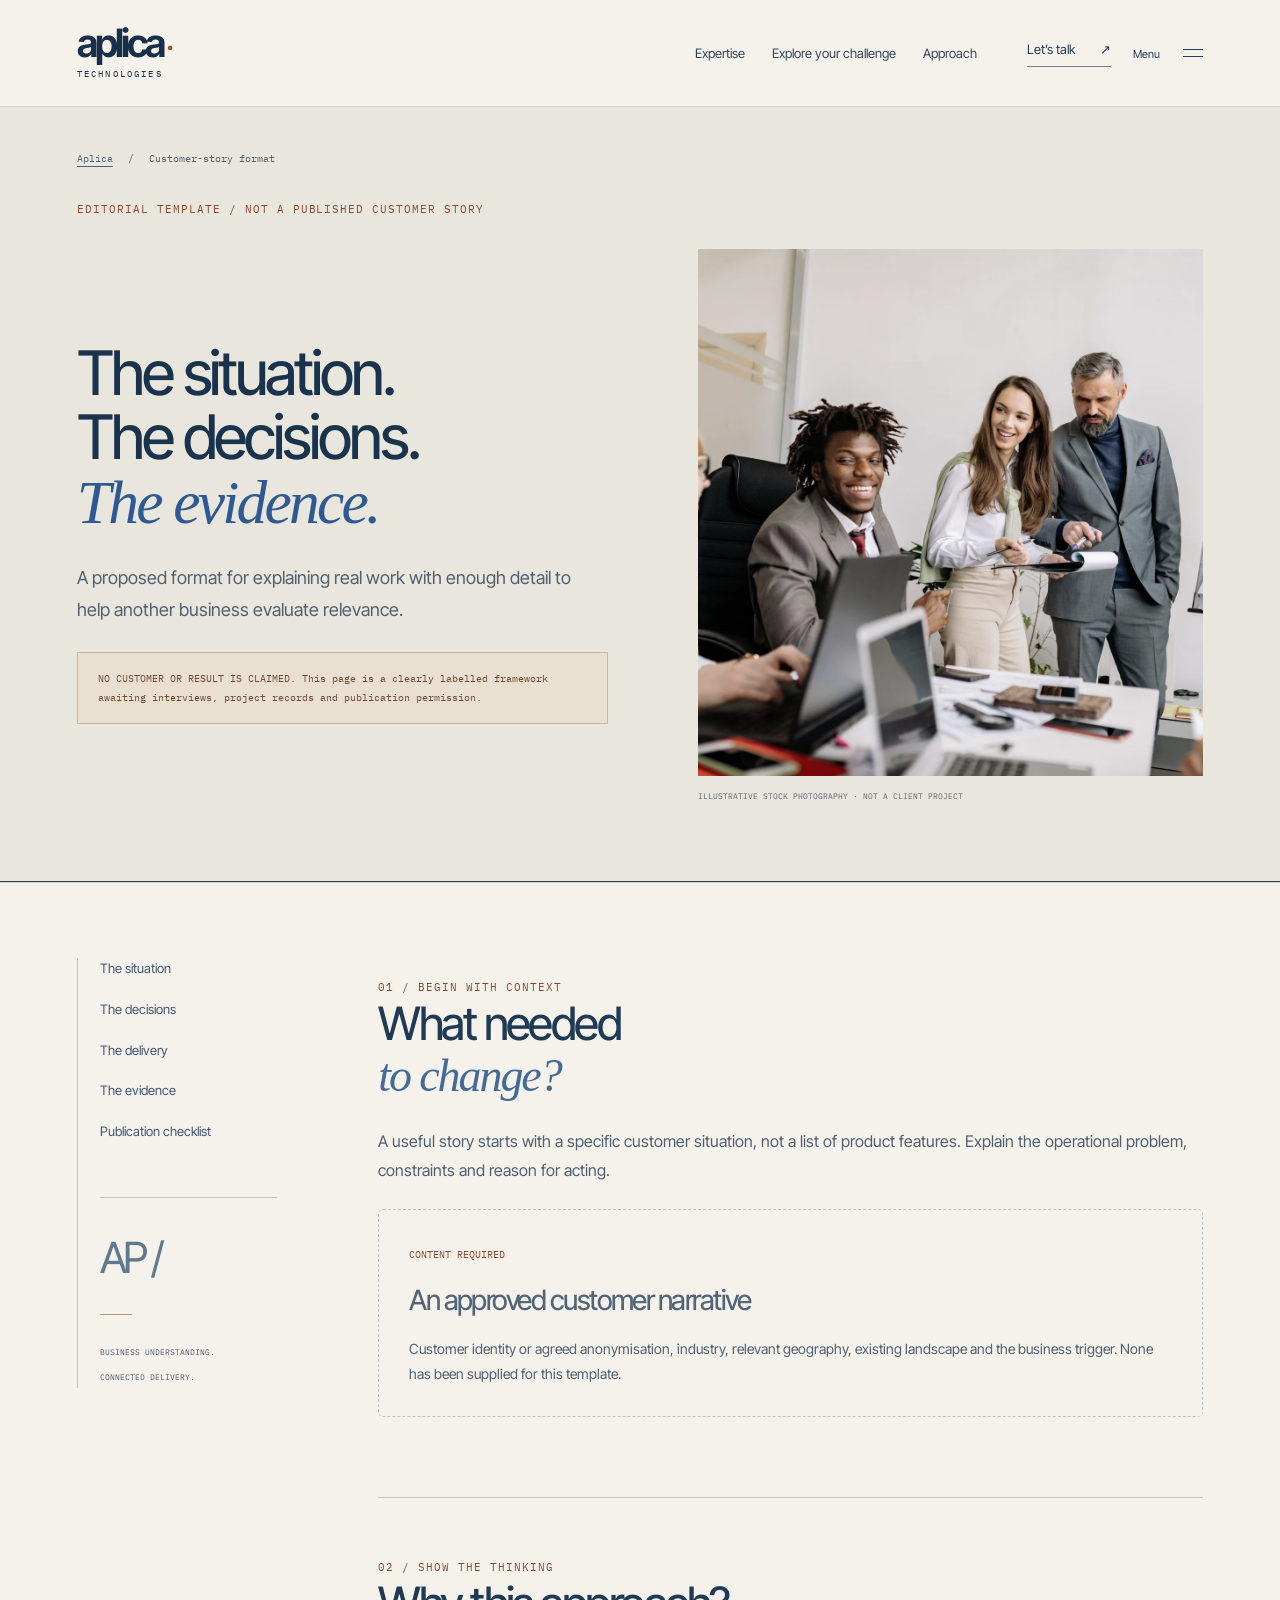
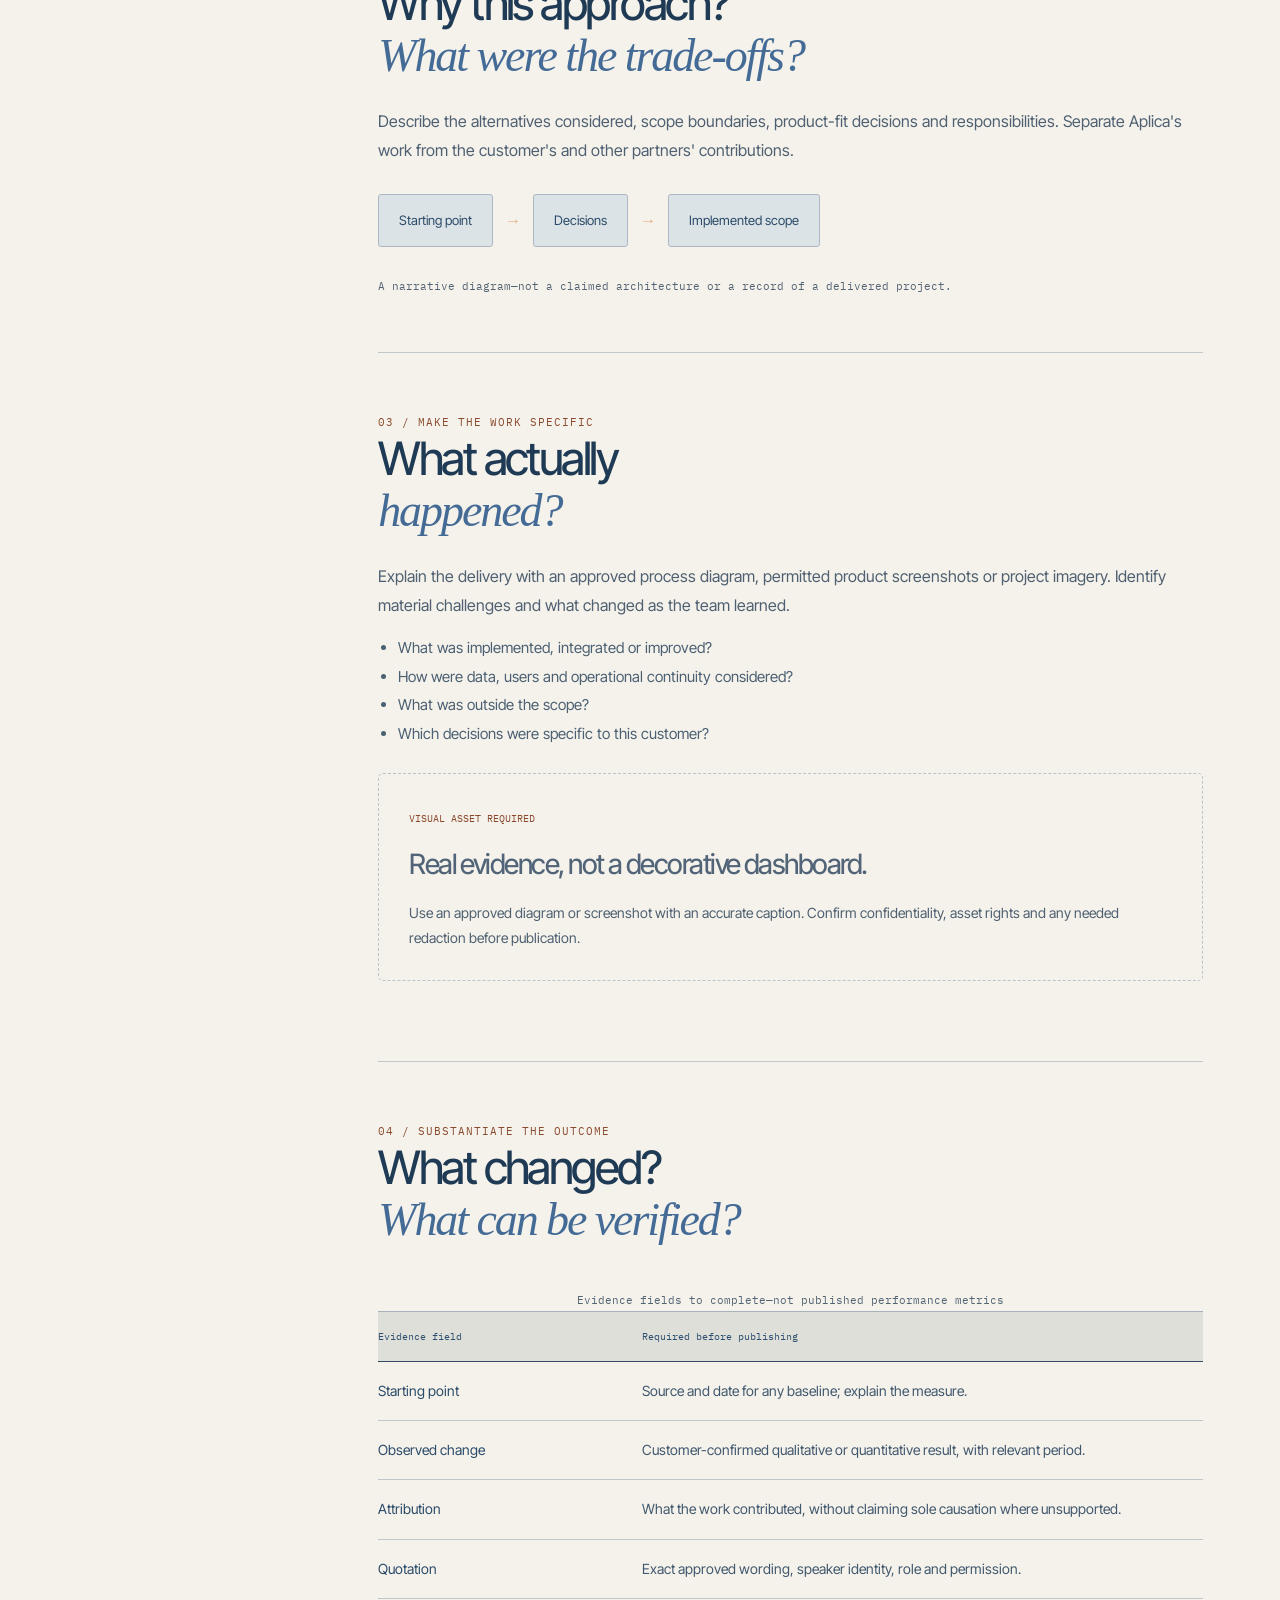
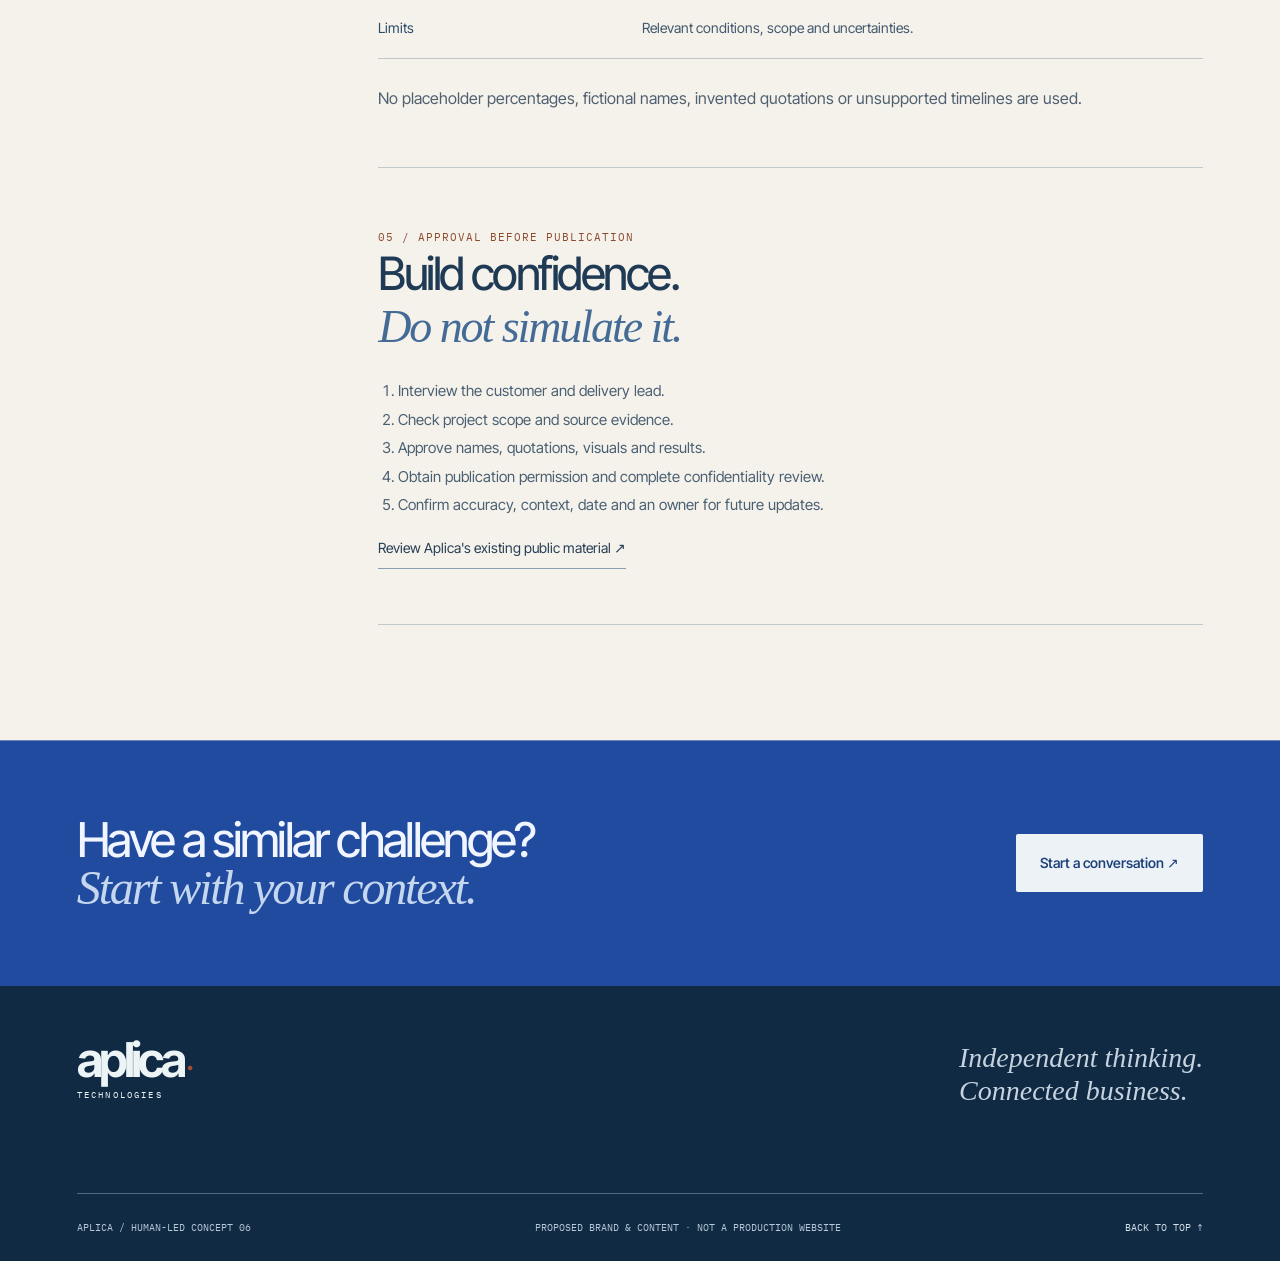
==== commit 58611a86: "Publish human-led design with workplace photography and editorial layouts" ====
--- a/case-study.html
+++ b/case-study.html
@@ -1,7 +1,7 @@
 <!DOCTYPE html>
 
-<html lang="en"><head><meta charset="utf-8"/><meta content="width=device-width,initial-scale=1" name="viewport"/><meta content="noindex,nofollow" name="robots"/><meta content="same-origin" name="view-transition"/><meta content="#080e18" name="theme-color"/><title>Customer-story template — Aplica design preview</title><meta content="An experimental cinematic website direction for Aplica Technologies. A design prototype, not approved production content." name="description"/><link href="cinema.be7e78a6fd.css" rel="stylesheet"/><script defer="" src="pages.219e6dc296.js"></script></head>
-<body><a class="skip" href="#main">Skip to content</a><div aria-hidden="true" class="reading-line"></div><header class="header"><a aria-label="Aplica home" class="wordmark" href="index.html#home">aplica<span>·</span><small>TECHNOLOGIES</small></a><nav aria-label="Primary navigation" class="quick-nav"><a href="index.html#expertise">Expertise</a><a href="index.html#context">Explore your challenge</a><a href="index.html#approach">Approach</a></nav><div class="header-actions"><a class="header-talk" href="index.html#contact">Let’s talk <span>↗</span></a><button aria-controls="menu" aria-expanded="false" aria-label="Open navigation menu" id="menu-toggle"><span class="menu-label">Menu</span><i></i><i></i></button></div></header>
-<dialog aria-label="Site navigation" id="menu"><div class="menu-meta">APLICA / EXPLORE</div><nav><a href="index.html#expertise"><small>01</small>Expertise <span>↗</span></a><a href="index.html#context"><small>02</small>Business context <span>↗</span></a><a href="index.html#approach"><small>03</small>Our approach <span>↗</span></a><a href="index.html#contact"><small>04</small>Let’s talk <span>↗</span></a></nav><div class="menu-bottom"><span>CINEMATIC CONCEPT / ENGLISH PREVIEW</span><button id="menu-close">Close menu ×</button></div></dialog>
-<main class="detail-page" id="main"><section class="detail-hero section-pad"><div class="breadcrumb"><a href="index.html">Aplica</a><span>/</span><span>Customer-story format</span></div><p class="kicker" style="margin-top:35px">EDITORIAL TEMPLATE / NOT A PUBLISHED CUSTOMER STORY</p><div class="detail-hero-layout"><div class="detail-hero-copy"><h1>The situation.<br/>The decisions.<br/><em>The evidence.</em></h1><p class="detail-intro">A proposed format for explaining real work with enough detail to help another business evaluate relevance.</p><div class="template-banner">NO CUSTOMER OR RESULT IS CLAIMED. This page is a clearly labelled framework awaiting interviews, project records and publication permission.</div></div><figure class="detail-art"><img alt="Conceptual blue glass and ceramic sculpture representing intersecting perspectives" fetchpriority="high" height="848" src="assets/evidence-sculpture.webp" width="1264"/><figcaption>CONCEPTUAL ARTWORK · AI-GENERATED · NOT A CLIENT PROJECT</figcaption><div aria-hidden="true" class="art-corner corner-tl"></div><div aria-hidden="true" class="art-corner corner-br"></div></figure></div></section><div class="detail-grid section-pad"><nav aria-label="Story framework" class="detail-subnav"><a href="#situation">The situation</a><a href="#decisions">The decisions</a><a href="#delivery">The delivery</a><a href="#outcome">The evidence</a><a href="#approval">Publication checklist</a><div aria-hidden="true" class="sidebar-signature"><span>AP /</span><i></i><small>BUSINESS UNDERSTANDING.<br/>CONNECTED DELIVERY.</small></div></nav><div class="detail-content"><section id="situation"><p class="kicker">01 / BEGIN WITH CONTEXT</p><h2>What needed<br/><em>to change?</em></h2><p>A useful story starts with a specific customer situation, not a list of product features. Explain the operational problem, constraints and reason for acting.</p><div class="evidence-placeholder"><span>CONTENT REQUIRED</span><h3>An approved customer narrative</h3><p>Customer identity or agreed anonymisation, industry, relevant geography, existing landscape and the business trigger. None has been supplied for this template.</p></div></section><section id="decisions"><p class="kicker">02 / SHOW THE THINKING</p><h2>Why this approach?<br/><em>What were the trade-offs?</em></h2><p>Describe the alternatives considered, scope boundaries, product-fit decisions and responsibilities. Separate Aplica's work from the customer's and other partners' contributions.</p><div aria-label="Suggested story sequence" class="template-flow"><span>Starting point</span><i aria-hidden="true">→</i><span>Decisions</span><i aria-hidden="true">→</i><span>Implemented scope</span></div><p class="caption">A narrative diagram—not a claimed architecture or a record of a delivered project.</p></section><section id="delivery"><p class="kicker">03 / MAKE THE WORK SPECIFIC</p><h2>What actually<br/><em>happened?</em></h2><p>Explain the delivery with an approved process diagram, permitted product screenshots or project imagery. Identify material challenges and what changed as the team learned.</p><ul><li>What was implemented, integrated or improved?</li><li>How were data, users and operational continuity considered?</li><li>What was outside the scope?</li><li>Which decisions were specific to this customer?</li></ul><div class="evidence-placeholder"><span>VISUAL ASSET REQUIRED</span><h3>Real evidence, not a decorative dashboard.</h3><p>Use an approved diagram or screenshot with an accurate caption. Confirm confidentiality, asset rights and any needed redaction before publication.</p></div></section><section id="outcome"><p class="kicker">04 / SUBSTANTIATE THE OUTCOME</p><h2>What changed?<br/><em>What can be verified?</em></h2><table class="detail-table"><caption class="caption">Evidence fields to complete—not published performance metrics</caption><thead><tr><th>Evidence field</th><th>Required before publishing</th></tr></thead><tbody><tr><td>Starting point</td><td>Source and date for any baseline; explain the measure.</td></tr><tr><td>Observed change</td><td>Customer-confirmed qualitative or quantitative result, with relevant period.</td></tr><tr><td>Attribution</td><td>What the work contributed, without claiming sole causation where unsupported.</td></tr><tr><td>Quotation</td><td>Exact approved wording, speaker identity, role and permission.</td></tr><tr><td>Limits</td><td>Relevant conditions, scope and uncertainties.</td></tr></tbody></table><p>No placeholder percentages, fictional names, invented quotations or unsupported timelines are used.</p></section><section id="approval"><p class="kicker">05 / APPROVAL BEFORE PUBLICATION</p><h2>Build confidence.<br/><em>Do not simulate it.</em></h2><ol><li>Interview the customer and delivery lead.</li><li>Check project scope and source evidence.</li><li>Approve names, quotations, visuals and results.</li><li>Obtain publication permission and complete confidentiality review.</li><li>Confirm accuracy, context, date and an owner for future updates.</li></ol><a class="line-link" href="https://aplicatech.com/" rel="noopener" target="_blank">Review Aplica's existing public material ↗</a></section></div></div><section class="detail-close"><h2>Have a similar challenge?<br/><em>Start with your context.</em></h2><a class="hero-cta" href="index.html#contact">Start a conversation ↗</a></section></main><footer class="section-pad"><div class="footer-top"><a class="wordmark" href="index.html#home">aplica<span>·</span><small>TECHNOLOGIES</small></a><p>Independent thinking.<br/>Connected business.</p></div><div class="footer-bottom"><span>APLICA / ADVANCED CONCEPT 05</span><span>PROPOSED BRAND &amp; CONTENT · NOT A PRODUCTION WEBSITE</span><a href="index.html#home">BACK TO TOP ↑</a></div></footer>
+<html lang="en"><head><meta charset="utf-8"/><meta content="width=device-width,initial-scale=1" name="viewport"/><meta content="noindex,nofollow" name="robots"/><meta content="same-origin" name="view-transition"/><meta content="#f5f2eb" name="theme-color"/><title>Customer-story template — Aplica design preview</title><meta content="A human-led website design preview for Aplica Technologies. Illustrative stock imagery, not Aplica personnel or customers." name="description"/><link href="cinema.06dc7580fa.css" rel="stylesheet"/><script defer="" src="pages.219e6dc296.js"></script></head>
+<body class="human-evidence"><a class="skip" href="#main">Skip to content</a><div aria-hidden="true" class="reading-line"></div><header class="header"><a aria-label="Aplica home" class="wordmark" href="index.html#home">aplica<span>·</span><small>TECHNOLOGIES</small></a><nav aria-label="Primary navigation" class="quick-nav"><a href="index.html#expertise">Expertise</a><a href="index.html#context">Explore your challenge</a><a href="index.html#approach">Approach</a></nav><div class="header-actions"><a class="header-talk" href="index.html#contact">Let’s talk <span>↗</span></a><button aria-controls="menu" aria-expanded="false" aria-label="Open navigation menu" id="menu-toggle"><span class="menu-label">Menu</span><i></i><i></i></button></div></header>
+<dialog aria-label="Site navigation" id="menu"><div class="menu-meta">APLICA / EXPLORE</div><nav><a href="index.html#expertise"><small>01</small>Expertise <span>↗</span></a><a href="index.html#context"><small>02</small>Business context <span>↗</span></a><a href="index.html#approach"><small>03</small>Our approach <span>↗</span></a><a href="index.html#contact"><small>04</small>Let’s talk <span>↗</span></a></nav><div class="menu-bottom"><span>HUMAN-LED DIRECTION / ENGLISH PREVIEW</span><button id="menu-close">Close menu ×</button></div></dialog>
+<main class="detail-page" id="main"><section class="detail-hero section-pad"><div class="breadcrumb"><a href="index.html">Aplica</a><span>/</span><span>Customer-story format</span></div><p class="kicker" style="margin-top:35px">EDITORIAL TEMPLATE / NOT A PUBLISHED CUSTOMER STORY</p><div class="detail-hero-layout"><div class="detail-hero-copy"><h1>The situation.<br/>The decisions.<br/><em>The evidence.</em></h1><p class="detail-intro">A proposed format for explaining real work with enough detail to help another business evaluate relevance.</p><div class="template-banner">NO CUSTOMER OR RESULT IS CLAIMED. This page is a clearly labelled framework awaiting interviews, project records and publication permission.</div></div><figure class="detail-art"><img alt="Illustrative stock photograph of colleagues collaborating; not Aplica personnel or a customer project" fetchpriority="high" height="1200" src="assets/collaboration.webp" width="1800"/><figcaption>ILLUSTRATIVE STOCK PHOTOGRAPHY · NOT A CLIENT PROJECT</figcaption></figure></div></section><div class="detail-grid section-pad"><nav aria-label="Story framework" class="detail-subnav"><a href="#situation">The situation</a><a href="#decisions">The decisions</a><a href="#delivery">The delivery</a><a href="#outcome">The evidence</a><a href="#approval">Publication checklist</a><div aria-hidden="true" class="sidebar-signature"><span>AP /</span><i></i><small>BUSINESS UNDERSTANDING.<br/>CONNECTED DELIVERY.</small></div></nav><div class="detail-content"><section id="situation"><p class="kicker">01 / BEGIN WITH CONTEXT</p><h2>What needed<br/><em>to change?</em></h2><p>A useful story starts with a specific customer situation, not a list of product features. Explain the operational problem, constraints and reason for acting.</p><div class="evidence-placeholder"><span>CONTENT REQUIRED</span><h3>An approved customer narrative</h3><p>Customer identity or agreed anonymisation, industry, relevant geography, existing landscape and the business trigger. None has been supplied for this template.</p></div></section><section id="decisions"><p class="kicker">02 / SHOW THE THINKING</p><h2>Why this approach?<br/><em>What were the trade-offs?</em></h2><p>Describe the alternatives considered, scope boundaries, product-fit decisions and responsibilities. Separate Aplica's work from the customer's and other partners' contributions.</p><div aria-label="Suggested story sequence" class="template-flow"><span>Starting point</span><i aria-hidden="true">→</i><span>Decisions</span><i aria-hidden="true">→</i><span>Implemented scope</span></div><p class="caption">A narrative diagram—not a claimed architecture or a record of a delivered project.</p></section><section id="delivery"><p class="kicker">03 / MAKE THE WORK SPECIFIC</p><h2>What actually<br/><em>happened?</em></h2><p>Explain the delivery with an approved process diagram, permitted product screenshots or project imagery. Identify material challenges and what changed as the team learned.</p><ul><li>What was implemented, integrated or improved?</li><li>How were data, users and operational continuity considered?</li><li>What was outside the scope?</li><li>Which decisions were specific to this customer?</li></ul><div class="evidence-placeholder"><span>VISUAL ASSET REQUIRED</span><h3>Real evidence, not a decorative dashboard.</h3><p>Use an approved diagram or screenshot with an accurate caption. Confirm confidentiality, asset rights and any needed redaction before publication.</p></div></section><section id="outcome"><p class="kicker">04 / SUBSTANTIATE THE OUTCOME</p><h2>What changed?<br/><em>What can be verified?</em></h2><table class="detail-table"><caption class="caption">Evidence fields to complete—not published performance metrics</caption><thead><tr><th>Evidence field</th><th>Required before publishing</th></tr></thead><tbody><tr><td>Starting point</td><td>Source and date for any baseline; explain the measure.</td></tr><tr><td>Observed change</td><td>Customer-confirmed qualitative or quantitative result, with relevant period.</td></tr><tr><td>Attribution</td><td>What the work contributed, without claiming sole causation where unsupported.</td></tr><tr><td>Quotation</td><td>Exact approved wording, speaker identity, role and permission.</td></tr><tr><td>Limits</td><td>Relevant conditions, scope and uncertainties.</td></tr></tbody></table><p>No placeholder percentages, fictional names, invented quotations or unsupported timelines are used.</p></section><section id="approval"><p class="kicker">05 / APPROVAL BEFORE PUBLICATION</p><h2>Build confidence.<br/><em>Do not simulate it.</em></h2><ol><li>Interview the customer and delivery lead.</li><li>Check project scope and source evidence.</li><li>Approve names, quotations, visuals and results.</li><li>Obtain publication permission and complete confidentiality review.</li><li>Confirm accuracy, context, date and an owner for future updates.</li></ol><a class="line-link" href="https://aplicatech.com/" rel="noopener" target="_blank">Review Aplica's existing public material ↗</a></section></div></div><section class="detail-close"><h2>Have a similar challenge?<br/><em>Start with your context.</em></h2><a class="hero-cta" href="index.html#contact">Start a conversation ↗</a></section></main><footer class="section-pad"><div class="footer-top"><a class="wordmark" href="index.html#home">aplica<span>·</span><small>TECHNOLOGIES</small></a><p>Independent thinking.<br/>Connected business.</p></div><div class="footer-bottom"><span>APLICA / HUMAN-LED CONCEPT 06</span><span>PROPOSED BRAND &amp; CONTENT · NOT A PRODUCTION WEBSITE</span><a href="index.html#home">BACK TO TOP ↑</a></div></footer>
 </body></html>
--- a/cinema.06dc7580fa.css
+++ b/cinema.06dc7580fa.css
@@ -0,0 +1,60 @@
+@font-face{font-family:Inter;src:url('assets/fonts/inter-tight-variable-latin.woff2');font-display:swap}@font-face{font-family:Serif;src:url('assets/fonts/instrument-serif-italic-400-latin.woff2');font-style:italic;font-display:swap}@font-face{font-family:Mono;src:url('assets/fonts/ibm-plex-mono-normal-400-latin.woff2');font-display:swap}:root{--ink:#080e18;--surface:#101a28;--white:#e9eff4;--muted:#8798ac;--line:#293545;--blue:#306bff;--signal:#e4b08a;--ease:cubic-bezier(.19,1,.22,1)}*{box-sizing:border-box}html{scroll-behavior:smooth;scroll-padding-top:85px}body{background:var(--ink);color:var(--white);margin:0;font:16px/1.6 Inter,Arial,sans-serif}a{color:inherit;text-decoration:none}button,input,textarea{font:inherit}button{cursor:pointer}button,a,input,textarea{outline-offset:6px}button:focus-visible,a:focus-visible,input:focus-visible,textarea:focus-visible{outline:2px solid var(--signal)}h1,h2,h3,p{margin:0}h1,h2,h3{font-weight:450;letter-spacing:-.055em;line-height:.98}h1{font-size:clamp(65px,7.5vw,120px)}h2{font-size:clamp(52px,6.5vw,100px)}em{font-family:Serif,Georgia,serif;font-weight:400;letter-spacing:-.045em}p{color:var(--muted)}.section-pad{padding-left:6%;padding-right:6%}.kicker,.tiny{font:9px/1.7 Mono,monospace;letter-spacing:.09em}.kicker{color:var(--signal)}.tiny{color:var(--muted);font-size:8px}.reading-line{position:fixed;top:0;left:0;width:100%;height:2px;transform:scaleX(0);transform-origin:left;background:var(--signal);z-index:100;pointer-events:none}.header{position:absolute;left:0;right:0;top:0;z-index:20;display:flex;align-items:center;justify-content:space-between;padding:28px 6%;gap:25px}.wordmark{position:relative;font-size:39px;font-weight:650;letter-spacing:-.075em;line-height:.8;display:inline-block}.wordmark>span{color:var(--signal);font-size:28px;margin-left:3px}.wordmark small{display:block;letter-spacing:.24em;font:7px Mono,monospace;margin-top:10px}.header-center{font:8px/1.6 Mono,monospace;letter-spacing:.1em;color:#aab7c6;margin-left:12%}.header-actions{display:flex;gap:30px;align-items:center;font-size:12px}.header-talk{display:flex;gap:25px;border-bottom:1px solid #768494;padding-bottom:6px}.header-actions button{background:none;color:inherit;border:0}.header #motion-toggle{font:8px Mono,monospace;color:var(--muted);padding:10px 0}.header #motion-toggle span{color:var(--signal);padding-left:7px}#menu-toggle{position:relative;width:70px;height:32px;display:grid;justify-items:end;align-content:center;gap:6px;padding:0}.menu-label{position:absolute;left:0;top:9px;font-size:10px}#menu-toggle i{display:block;width:20px;height:1px;background:white;transition:transform .3s}#menu-toggle:hover i:first-of-type{transform:translateX(-4px)}.opening{height:215svh;position:relative}.stage{height:100svh;min-height:650px;position:sticky;top:0;isolation:isolate;overflow:hidden;background:#080e18}.stage-grid{position:absolute;inset:0;background-image:linear-gradient(#35445b12 1px,transparent 1px),linear-gradient(90deg,#35445b12 1px,transparent 1px);background-size:100px 100px;mask-image:linear-gradient(90deg,transparent,#000);z-index:-2}#system-scene{position:absolute;inset:0;width:100%;height:100%;z-index:-1}.stage-shade{position:absolute;inset:0;z-index:-1;background:linear-gradient(90deg,#080e18e8 0%,#080e18c0 32%,transparent 68%);pointer-events:none}.hero-copy{position:absolute;left:6%;top:50%;transform:translateY(-43%);width:85%;max-width:1120px;will-change:opacity,transform}.hero-copy h1{margin:28px 0 27px}.hero-copy h1 em{color:#c0ccda}.hero-description{font-size:17px;line-height:1.6;color:#9baabd;max-width:390px}.hero-copy .kicker{font-size:8px;display:flex;align-items:center;gap:10px}.hero-copy .kicker>span{width:5px;height:5px;background:var(--signal);border-radius:50%}.round-link{display:inline-flex;align-items:center;gap:14px;font-size:11px;margin-top:30px}.round-arrow{display:grid;place-items:center;width:42px;height:42px;border:1px solid #5a6a7b;border-radius:50%;font-size:18px;transition:background .3s,transform .5s var(--ease)}.round-link:hover .round-arrow{background:var(--blue);border-color:var(--blue);transform:rotate(45deg)}.second-copy{opacity:0;pointer-events:none}.second-title{font-size:clamp(62px,7.5vw,116px);letter-spacing:-.06em;color:white;line-height:1.02;margin:25px 0}.second-title em{color:var(--signal)}.scene-side{position:absolute;right:3%;top:48%;font:7px Mono,monospace;writing-mode:vertical-rl;letter-spacing:.1em;color:#889aae;display:flex;align-items:center;gap:10px}.live-dot{display:inline-block;width:4px;height:4px;background:var(--signal);border-radius:50%}.scene-side b{font-weight:400;margin-top:25px;color:#d9e4ed}.scene-coordinate{position:absolute;right:11%;top:21%;font:8px/1.9 Mono,monospace;color:#7890aa;letter-spacing:.1em}.scene-coordinate>span{color:#c5d3e4}.stage-bottom{position:absolute;left:6%;right:6%;bottom:30px;display:flex;align-items:center;justify-content:space-between;font:8px Mono,monospace;color:#7e91aa;letter-spacing:.07em}.scroll-hint{display:flex;align-items:center;gap:14px}.scroll-track{height:35px;width:16px;border:1px solid #40516a;border-radius:15px;position:relative}.scroll-track i{position:absolute;width:2px;height:6px;left:6px;top:8px;background:var(--signal);animation:scroll-tick 1.8s ease infinite}.stage-count{display:flex;align-items:center;gap:12px;color:#bac7d6}.stage-count i{height:1px;width:80px;background:#3d4a5e}.stage-count b{font-weight:400;color:var(--signal)}.intro{padding-top:130px;padding-bottom:110px;background:#0c1421;border-top:1px solid #1a283a}.intro-label{display:flex;justify-content:space-between;align-items:center;margin-bottom:45px}.statement{font-size:clamp(40px,5.7vw,85px);line-height:1.15;max-width:1120px;letter-spacing:-.045em}.statement .word{color:#435166;transition:color .35s}.statement .word.lit{color:#e0e8f1}.intro-bottom{display:grid;grid-template-columns:.3fr 1.5fr 1fr;gap:9%;margin-top:60px;align-items:start}.intro-bottom>p{font-size:15px;max-width:470px;line-height:1.8}.intro-bottom>.tiny{text-align:right}.cross{font-size:27px;color:var(--signal)}.expertise{padding-top:100px;padding-bottom:70px;background:#e6ebec;color:#0d2037}.section-top{display:flex;justify-content:space-between}.expertise .kicker{color:#446284}.expertise .tiny{color:#63768c}.expertise-heading{display:flex;justify-content:space-between;align-items:end;gap:50px;margin:45px 0 60px}.expertise-heading h2{font-size:clamp(65px,7vw,105px)}.expertise-heading>p{color:#5e6e7d;font-size:14px;padding-bottom:8px}.service-list{border-top:1px solid #b8c4cc}.service-item{border-bottom:1px solid #b8c4cc}.service-button{position:relative;display:grid;grid-template-columns:70px 1fr 80px;align-items:center;gap:20px;width:100%;background:none;border:0;text-align:left;padding:30px 0;color:#142b44;overflow:hidden;transition:color .3s,padding .6s var(--ease)}.service-button:before{content:'';position:absolute;inset:0;background:#d8e1e8;transform:scaleY(0);transform-origin:bottom;transition:transform .55s var(--ease);z-index:0}.service-button>span{position:relative}.service-num{font:10px Mono,monospace;align-self:start;padding-top:15px;color:#56728e}.service-name{font-size:clamp(38px,5vw,73px);letter-spacing:-.045em;line-height:1.1;display:flex;align-items:center;justify-content:space-between;gap:25px}.service-name>span{font-size:12px;letter-spacing:0;line-height:1.5;color:#5c7185;margin-right:7%}.service-glyph{font-size:38px;justify-self:end;font-weight:300;transition:transform .5s var(--ease);transform-origin:center}.service-button:hover:before,.service-button:focus-visible:before,.service-button[aria-expanded=true]:before{transform:scaleY(1)}.service-button:hover{padding-inline:20px}.service-button[aria-expanded=true] .service-glyph{transform:rotate(90deg)}.service-inside{display:grid;grid-template-columns:1.2fr 1fr;gap:20px 9%;padding:15px 9% 35px;animation:arrive .55s var(--ease)}.service-inside p{font-size:15px;color:#5c6d7d}.service-inside ul{margin:0;padding-left:18px;color:#3f5c78;font-size:12px;line-height:2}.service-inside a{font-size:12px;color:#164cc8;text-decoration:underline;text-underline-offset:5px}.service-footer{display:flex;align-items:center;gap:30px;flex-wrap:wrap;margin-top:35px}.service-footer>span{font-size:14px;color:#526980}.service-footer>p{margin-left:auto;text-align:right;color:#738295;font:8px/1.8 Mono,monospace}.context{padding-top:110px;overflow:hidden}.context-top h2{margin:35px 0 28px}.context-top>p:not(.kicker){font-size:15px}.context-window{margin-top:55px;overflow-x:auto;scrollbar-width:none;scroll-snap-type:x mandatory;overscroll-behavior-x:contain}.context-window::-webkit-scrollbar{display:none}.context-rail{display:flex;gap:25px;padding:0 6% 10px;width:max-content}.context-card{width:min(38vw,510px);min-width:340px;scroll-snap-align:center;background:#111e30;border:1px solid #25364b;padding:28px;transition:background .5s,transform .5s var(--ease)}.card-meta{display:flex;justify-content:space-between;font:8px Mono,monospace;color:#92a5be;letter-spacing:.08em}.card-meta>span:last-child{font:19px Inter,sans-serif;color:var(--signal)}.card-art{height:220px;position:relative;margin:25px 0;perspective:600px}.rental-art span{position:absolute;left:50%;top:45%;width:150px;height:110px;border:1px solid #5680c0;transform:translate(-50%,-50%) rotateX(58deg) rotateZ(-32deg);transition:transform 1s var(--ease)}.rental-art span:nth-child(1){margin-top:-45px;border-color:#adc6ef}.rental-art span:nth-child(3){margin-top:45px;border-color:#2b466e}.rental-art i{height:110px;width:1px;background:var(--signal);position:absolute;left:50%;top:30%;transform:rotate(25deg)}.trade-art{display:grid;grid-template-columns:repeat(3,55px);align-content:center;justify-content:center;gap:15px;transform:rotate(-18deg) skew(10deg);transform-style:preserve-3d}.trade-art span{width:55px;height:55px;border:1px solid #6e94cf;transition:transform .7s var(--ease),background .5s}.trade-art span:nth-child(2){background:#306bff55;border-color:#78a1e1}.trade-art span:nth-child(6){border-color:var(--signal)}.region-art span{position:absolute;width:160px;height:160px;border:1px solid #446b9f;border-radius:50%;left:50%;top:50%;transform:translate(-50%,-50%) rotateX(35deg);transition:transform 1s var(--ease)}.region-art span:nth-child(2){width:110px;height:110px;border-color:#6792d4}.region-art span:nth-child(3){width:50px;height:50px;border-color:var(--signal)}.region-art i{position:absolute;width:6px;height:6px;background:var(--signal);left:50%;top:50%;border-radius:50%}.context-card h3{font-size:46px;margin-bottom:25px}.context-card h3 em{color:#a8c2e8}.context-card>p{font-size:14px;max-width:340px;min-height:68px}.context-card>a{border-top:1px solid #30415b;margin-top:25px;padding-top:20px;display:flex;justify-content:space-between;font-size:11px}.context-card>a span{color:var(--signal)}.context-controls{display:flex;justify-content:space-between;align-items:center;gap:30px;margin:30px 0 80px}.context-controls>div{display:flex;gap:10px}.context-controls button{width:44px;height:44px;background:none;border:1px solid #3b506c;color:white;border-radius:50%;font-size:18px;transition:background .3s}.context-controls button:hover{background:var(--blue)}.context-card:hover{background:#162941}.context-card:hover .rental-art span:nth-child(1){transform:translate(-50%,-65%) rotateX(58deg) rotateZ(-32deg)}.context-card:hover .trade-art span:nth-child(odd){transform:translateY(-10px)}.context-card:hover .region-art span:first-child{transform:translate(-50%,-50%) rotateX(65deg) rotateY(20deg)}.approach{background:#0d1827;padding-top:85px;overflow:clip}.approach-intro h2{margin-top:30px}.process-layout{display:grid;grid-template-columns:1fr 1fr;gap:10%;align-items:start;margin-top:70px}.process-visual{height:min(450px,40vw);position:sticky;top:100px;isolation:isolate;margin-top:20px}.process-orbit{position:absolute;left:50%;top:45%;width:75%;height:75%;border:1px solid #334b6a;border-radius:50%;transform:translate(-50%,-50%) rotateX(55deg) rotateZ(25deg);transition:transform 1s var(--ease),border-color .6s}.o2{transform:translate(-50%,-50%) rotateY(55deg) rotateZ(-25deg);border-color:#436b9e}.o3{transform:translate(-50%,-50%) rotateX(-35deg) rotateY(50deg);border-color:#a38068}.process-center{position:absolute;top:41%;left:50%;transform:translate(-50%,-50%);font-size:80px;letter-spacing:-.07em;font-weight:550;color:#d1e0f3}.process-center>span{font:8px Mono,monospace;white-space:nowrap;position:absolute;top:115%;left:50%;transform:translateX(-50%);color:var(--signal);letter-spacing:.08em}.process-corner{position:absolute;font:7px Mono,monospace;color:#5f7796;letter-spacing:.1em}.pc1{left:0;top:10%}.pc2{right:0;top:40%}.pc3{left:13%;bottom:7%}.process-steps article{padding:30px 0 65px;border-top:1px solid #2a3d56;min-height:280px;opacity:.45;transition:opacity .5s}.process-steps article.is-current{opacity:1}.process-steps article>span{font:9px Mono,monospace;color:var(--signal)}.process-steps h3{font-size:54px;margin:20px 0}.process-steps p{font-size:15px;max-width:370px}.process-note{font:8px/1.9 Mono,monospace;padding-bottom:60px;max-width:900px;color:#6d829b}.evidence{padding-top:110px;padding-bottom:110px;background:#e6ebec;color:#102740}.evidence .kicker{color:#5c7086}.evidence-grid{display:grid;grid-template-columns:1fr 1fr;gap:12%;margin-top:40px}.evidence h2{font-size:clamp(45px,5vw,73px)}.evidence p{font-size:14px;color:#607184;margin-bottom:25px}.evidence .large-text{font-size:22px;color:#254361;line-height:1.5}.line-link{font-size:12px;display:inline-block;border-bottom:1px solid #8b9dae;padding-bottom:8px}.evidence-note{display:block;margin-top:25px;font:8px/1.8 Mono,monospace;color:#7b8b99}.contact{padding-top:90px;padding-bottom:90px;background:#102c76}.contact-top{display:flex;justify-content:space-between;gap:20px}.contact .tiny{color:#91a8d9}.contact h2{font-size:clamp(75px,11vw,172px);margin:55px 0 60px;position:relative;line-height:.95}.contact h2 em{color:#a3c0ff}.contact-arrow{position:absolute;right:3%;top:5%;font-size:.65em;font-family:Inter,sans-serif;font-weight:300;transition:transform .8s var(--ease)}.contact:focus-within .contact-arrow{transform:translate(15px,-15px)}.contact-bottom{display:grid;grid-template-columns:1fr 1fr;gap:15%}.contact-bottom>div>p{font-size:16px;color:#a6b9dd;line-height:1.7}.email-link{display:inline-block;font-size:20px;margin-top:27px;border-bottom:1px solid #6e8abf;padding-bottom:8px}.contact-bottom>div>.tiny{display:block;margin-top:20px;font-size:7px}.form-row{display:grid;grid-template-columns:1fr 1fr;gap:25px}label{display:block;font-size:10px;color:#b3c7ed;margin-bottom:7px}input,textarea{background:none;border:0;border-bottom:1px solid #5475b4;color:white;border-radius:0;width:100%;padding:8px 0 13px;margin-bottom:28px;transition:border-color .3s}input:focus,textarea:focus{border-color:var(--signal)}input:focus-visible,textarea:focus-visible{outline-offset:8px}.submit-button{display:flex;justify-content:space-between;align-items:center;width:100%;padding:15px 20px;background:#e6eefb;border:0;color:#123078;font-size:12px}.submit-button>span{font-size:20px;transition:transform .4s var(--ease)}.submit-button:hover>span{transform:translate(4px,-4px)}.form-disclosure{font-size:9px;color:#9eb4de;margin-top:15px}#form-status{font-size:12px;color:#c8d8f4;margin-top:15px}footer{padding-top:65px;padding-bottom:25px}.footer-top{display:flex;justify-content:space-between;align-items:start;gap:30px;margin-bottom:65px}.footer-top>p{font-size:20px;color:#9bacbf;line-height:1.4}.footer-top>button{background:none;border:0;border-bottom:1px solid #596b81;padding:0 0 7px;color:#bdc9d8;font-size:11px}.footer-bottom{display:flex;justify-content:space-between;gap:25px;border-top:1px solid #2b3a50;padding-top:25px;font:7px/1.7 Mono,monospace;color:#61758f}.skip{position:fixed;left:20px;top:-100px;background:white;color:#11263f;padding:15px;z-index:110}.skip:focus{top:15px}dialog{color:#e9eff4;background:#101e31;border:1px solid #3e5676;padding:45px;max-width:620px}dialog::backdrop{background:#040b16d9;backdrop-filter:blur(10px)}#design-notes h2{font-size:56px;margin:25px 0}#design-notes p:not(.kicker){font-size:14px;margin:20px 0;color:#9eb0c7}#close-notes{position:absolute;right:20px;top:12px;background:none;border:0;font-size:28px;color:white}#menu{position:fixed;inset:0;max-width:none;max-height:none;width:100%;height:100%;padding:8% 12%;background:#112a57;border:0;margin:0}#menu[open]{display:flex;flex-direction:column;justify-content:center;animation:menu-in .7s var(--ease)}.menu-meta{font:9px Mono,monospace;color:#8aa6d0;margin-bottom:40px}#menu nav{display:flex;flex-direction:column}#menu nav>a{display:flex;align-items:center;gap:30px;border-top:1px solid #3e557c;padding:20px 0;font-size:clamp(35px,5vw,72px);line-height:1.1;letter-spacing:-.04em;transition:color .3s,padding .5s var(--ease)}#menu nav>a small{font:9px Mono,monospace;color:var(--signal)}#menu nav>a>span{margin-left:auto;font-size:.7em;color:#8da9d7}#menu nav>a:hover{color:var(--signal);padding-left:15px}.menu-bottom{display:flex;justify-content:space-between;align-items:center;margin-top:40px;font:8px Mono,monospace;color:#819bc4;gap:20px}.menu-bottom button{background:none;border:1px solid #6d87af;color:white;padding:10px 16px;font-size:11px}.scene-fallback{display:none;position:absolute;right:12%;top:25%;width:30vw;height:40vw;perspective:700px;z-index:-1}.scene-fallback>div{position:absolute;inset:12%;border:1px solid #6790c5;transform:rotateX(55deg) rotateZ(35deg)}.scene-fallback>div:nth-child(2){transform:translateY(70px) rotateX(55deg) rotateZ(35deg);border-color:var(--signal)}.scene-fallback>div:nth-child(3){transform:translateY(-70px) rotateX(55deg) rotateZ(35deg)}.no-webgl .scene-fallback{display:block}.reveal-wait{opacity:0;transform:translateY(25px);transition:opacity .8s var(--ease),transform 1s var(--ease)}.reveal-wait.revealed{opacity:1;transform:none}[hidden]{display:none!important}.motion-paused .scroll-track i{animation-play-state:paused}@keyframes scroll-tick{0%,100%{transform:translateY(0);opacity:.5}50%{transform:translateY(8px);opacity:1}}@keyframes arrive{from{opacity:0;transform:translateY(15px)}to{opacity:1;transform:none}}@keyframes menu-in{from{clip-path:inset(0 0 100% 0)}to{clip-path:inset(0)}}
+@media(min-width:1700px){.section-pad{padding-left:max(6%,calc((100vw - 1500px)/2));padding-right:max(6%,calc((100vw - 1500px)/2))}}@media(max-width:1000px){.header-center{display:none}.header-actions{gap:22px}.hero-copy h1{font-size:80px}.second-title{font-size:80px}.intro-bottom{grid-template-columns:.2fr 1.5fr 1fr;gap:7%}.service-name>span{margin-right:0;max-width:180px}.context-card{min-width:340px}.process-steps h3{font-size:46px}.evidence-grid{gap:7%}.contact-bottom{gap:8%}.contact h2{font-size:110px}.context-top h2{font-size:70px}}@media(max-width:640px){.header{padding-top:23px;gap:15px}.wordmark{font-size:33px}.wordmark small{font-size:6px}.header-actions{gap:15px}.header-talk{display:none}#menu-toggle{width:63px}.header #motion-toggle{font-size:7px}.opening{height:180svh}.stage{height:100svh;min-height:650px}.hero-copy{top:45%;transform:translateY(-38%);width:90%}.hero-copy h1{font-size:clamp(49px,11vw,72px);margin:24px 0}.hero-copy .kicker{font-size:7px}.hero-description{font-size:15px;color:#a0b0c4;max-width:260px}.second-title{font-size:clamp(48px,11vw,70px);margin:24px 0}.second-copy .kicker{max-width:260px}.round-link{margin-top:24px;font-size:11px}.round-arrow{width:38px;height:38px}.scene-coordinate{top:17%;right:9%;font-size:6px}.scene-side{font-size:6px;right:3%;top:57%}.stage-shade{background:linear-gradient(90deg,#080e18cd,transparent),linear-gradient(0deg,#080e18a0,transparent 70%)}.stage-bottom{font-size:6px;bottom:24px;gap:15px}.stage-bottom>span:nth-child(2){display:none}.stage-count i{width:40px}.scroll-hint{gap:10px}.intro{padding-block:65px}.intro-label{gap:20px;margin-bottom:30px}.kicker{font-size:8px}.tiny{font-size:7px}.intro-label>.tiny{display:none}.statement{font-size:39px;line-height:1.2}.intro-bottom{grid-template-columns:25px 1fr;gap:20px;margin-top:35px}.intro-bottom>p{font-size:14px}.intro-bottom>.tiny{grid-column:2;text-align:left}.expertise{padding-block:65px}.section-top .tiny{display:none}.expertise-heading{display:block;margin-top:30px;margin-bottom:35px}.expertise-heading h2{font-size:66px}.expertise-heading p{font-size:13px;margin-top:25px;line-height:1.8}.service-button{grid-template-columns:30px 1fr 30px;gap:12px;padding:25px 0}.service-name{display:block;font-size:45px}.service-name>span{display:block;font-size:11px;margin-top:10px;max-width:none}.service-num{font-size:8px;padding-top:8px}.service-glyph{font-size:29px}.service-button:hover{padding-inline:0}.service-inside{grid-template-columns:1fr;padding-left:42px;padding-right:10px;gap:20px}.service-inside p{font-size:14px}.service-inside ul{font-size:11px}.service-footer{gap:15px;margin-top:25px}.service-footer>span{font-size:11px}.service-footer>p{text-align:left;margin:5px 0 0;font-size:7px;flex-basis:100%}.context{padding-top:65px}.context-top h2{font-size:50px;margin-top:25px}.context-top p:not(.kicker){font-size:14px}.context-window{margin-top:30px}.context-rail{gap:15px}.context-card{min-width:0;width:83vw;padding:23px}.card-art{height:190px}.context-card h3{font-size:42px}.context-card>p{font-size:13px;min-height:65px}.card-meta{font-size:7px}.context-controls{margin-bottom:55px;gap:15px}.context-controls>.tiny{font-size:6px;max-width:180px}.context-controls button{width:38px;height:38px}.approach{padding-top:60px}.approach-intro h2{font-size:48px}.process-layout{display:block;margin-top:30px}.process-visual{height:300px;position:relative;top:0;max-width:330px;margin:0 auto 40px}.process-center{font-size:65px}.process-steps article{min-height:0;padding:25px 0 35px;opacity:1}.process-steps h3{font-size:43px;margin:18px 0}.process-steps p{font-size:14px;max-width:none}.process-note{font-size:7px;padding-bottom:45px}.evidence{padding-block:65px}.evidence-grid{grid-template-columns:1fr;gap:30px;margin-top:30px}.evidence h2{font-size:50px}.evidence .large-text{font-size:20px}.evidence p{font-size:14px}.evidence-note{font-size:7px}.contact{padding-block:60px}.contact-top .tiny{display:none}.contact h2{font-size:clamp(60px,14vw,85px);margin:35px 0 40px}.contact-arrow{display:none}.contact-bottom{grid-template-columns:1fr;gap:35px}.contact-bottom>div>p{font-size:14px}.email-link{font-size:18px;margin-top:20px}.contact-bottom>div>.tiny{font-size:6px;margin-top:15px}.form-row{gap:20px}.contact label{font-size:9px}.form-disclosure{font-size:8px}footer{padding-top:45px}.footer-top{display:grid;grid-template-columns:1fr 1fr;gap:30px;margin-bottom:35px}.footer-top>p{font-size:16px}.footer-top>button{grid-column:1/-1;justify-self:start}.footer-bottom{flex-direction:column;gap:14px;font-size:6px}dialog{padding:30px;margin:20px;max-height:85svh;overflow:auto}#design-notes h2{font-size:45px}#design-notes p:not(.kicker){font-size:13px}#menu{padding:9%}#menu nav>a{font-size:38px;padding:23px 0;gap:18px}.menu-meta{font-size:8px}.menu-bottom{font-size:6px}.menu-bottom button{white-space:nowrap}.scene-fallback{right:5%;width:65vw;height:65vw;top:25%}}
+@media(prefers-reduced-motion:reduce){html{scroll-behavior:auto}*,*:before,*:after{animation:none!important;transition:none!important}.opening{height:100svh;min-height:650px}.stage{position:relative}.first-copy{opacity:1!important;transform:translateY(-43%)!important}.second-copy{display:none!important}.statement .word{color:#e0e8f1}.reveal-wait{opacity:1!important;transform:none!important}.process-steps article{opacity:1!important}.context-window{scroll-behavior:auto}}
+/* Keep every process step fully readable; emphasis must not hide content. */
+.process-steps article{opacity:1}.process-steps article.is-current{border-top-color:var(--signal)}.process-steps article h3{transition:color .5s}.process-steps article.is-current h3{color:#d2e1f7}
+@media(prefers-reduced-motion:reduce){.process-steps article h3{transition:none}}
+
+/* Usability refinement: clear offering, quicker access, readable secondary text. */
+.header{position:fixed;background:#080e18ed;border-bottom:1px solid #263447;padding-top:20px;padding-bottom:20px;backdrop-filter:blur(12px)}
+.quick-nav{display:flex;align-items:center;gap:27px;font-size:13px;margin-left:auto;margin-right:25px}.quick-nav a{color:#aabbd0;transition:color .2s}.quick-nav a:hover,.quick-nav a[aria-current="location"]{color:#f0c09c}
+.header-actions{gap:22px}.header-talk{font-size:13px}.header #motion-toggle{font-size:10px;min-height:44px}.menu-label{font-size:11px}#menu-toggle{min-height:44px}.menu-label{top:15px}
+.opening{height:140svh}.stage{min-height:700px}.hero-copy{top:50%;max-width:1180px}.hero-copy h1{font-size:clamp(59px,6.45vw,104px);margin:24px 0 28px}.hero-copy h1 em{font-size:.94em}.hero-description{font-size:18px;max-width:480px;line-height:1.7;color:#acbbcd}.hero-copy .kicker{font-size:10px}
+.hero-actions{display:flex;align-items:center;gap:25px;flex-wrap:wrap;margin-top:29px}.hero-cta{display:inline-flex;align-items:center;gap:30px;background:#d7e5f9;color:#102440;padding:15px 20px;font-size:14px;font-weight:550;min-height:50px;transition:background .25s}.hero-cta:hover{background:#fff}.hero-cta>span{transition:transform .3s}.hero-cta:hover>span{transform:translate(3px,-3px)}.hero-secondary{font-size:13px;color:#c2cfdf;text-decoration:underline;text-underline-offset:6px}.first-copy .hero-actions{position:relative;z-index:2}
+.stage-bottom{font-size:10px}.scene-side{font-size:9px;color:#a7b7cc}.scene-coordinate{font-size:9px;color:#a7b7cc;top:22%}.scroll-hint{font-size:10px}.second-title{font-size:clamp(60px,6.8vw,102px)}
+.orientation{display:flex;align-items:center;gap:30px;padding-top:23px;padding-bottom:23px;border-block:1px solid #2b3c52;background:#0e1929}.orientation>span{font-size:14px;color:#b4c4d6}.orientation>a{margin-left:auto;font-size:12px;color:#e4b08a;text-decoration:underline;text-underline-offset:5px}
+.intro{padding-top:75px;padding-bottom:75px}.statement{font-size:clamp(38px,4.7vw,68px)}.statement .word{color:#8798ac}.statement .word.lit{color:#e9eff4}
+.kicker{font-size:11px}.tiny{font-size:10px;color:#9aadc4}.service-num{font-size:11px;color:#425c76}.service-name>span{font-size:14px;color:#425a72}.service-inside p{color:#435b72}.service-inside li{font-size:14px}.service-inside a{font-size:14px}.service-footer>p{color:#4b6178;font-size:10px}.service-footer>span{font-size:15px;color:#425b73}.expertise .kicker{color:#425b73}.expertise .tiny{color:#4b6178}.expertise-heading>p{color:#4b6178;font-size:15px}
+.card-meta{font-size:10px;color:#a7bad3}.context-card>a{font-size:13px}.context-card>p{font-size:15px}.context-controls>.tiny{font-size:10px;color:#9aadc4}
+.process-note{font-size:11px;color:#9aadc4}.process-steps article>span{font-size:11px}.process-corner{color:#9aadc4;font-size:9px}.process-center>span{font-size:10px}.evidence{padding-top:75px;padding-bottom:75px}.evidence .kicker{color:#425b73}.evidence p{color:#4b6178;font-size:15px}.evidence .large-text{color:#254361;font-size:22px}.evidence-note{color:#4b6178;font-size:11px}.line-link{font-size:14px;min-height:32px}.evidence h2{font-size:clamp(44px,4.8vw,70px)}
+.contact label{font-size:13px;color:#c5d6f3}.contact .tiny,.contact-bottom>div>.tiny{font-size:10px;color:#c0d1f1}.contact-top .kicker{font-size:11px}.form-disclosure{font-size:12px;color:#c0d1f1}.submit-button{font-size:14px;min-height:50px}.contact input,.contact textarea{min-height:44px}.contact .email-link{font-size:20px}
+.footer-bottom{font-size:10px;color:#9aadc4}.footer-top>button{font-size:13px;min-height:44px}.wordmark small{font-size:9px}.menu-meta{font-size:11px;color:#b2c7e6}#menu nav>a small{font-size:11px}.menu-bottom{font-size:10px;color:#b2c7e6}.menu-bottom button{min-height:44px;font-size:13px}.reading-line{height:3px}
+@media(max-width:1100px){.quick-nav{gap:18px;margin-right:15px}.quick-nav a{font-size:12px}.header-actions{gap:16px}.hero-copy h1{font-size:clamp(58px,6.8vw,84px)}}
+@media(max-width:900px){.quick-nav{display:none}.header-talk{display:flex}.header{padding-top:15px;padding-bottom:15px}.orientation{flex-wrap:wrap;gap:15px 25px}.orientation>a{margin-left:0}}
+@media(max-width:640px){.opening{height:100svh;min-height:720px}.stage{position:relative;min-height:720px}.hero-copy{top:44%;width:88%;transform:translateY(-32%)}.hero-copy h1{font-size:clamp(41px,10.7vw,62px);line-height:1.05;letter-spacing:-.055em}.hero-copy h1 em{font-size:1em}.hero-copy .kicker{font-size:9px}.hero-description{font-size:16px;max-width:330px}.hero-actions{gap:20px;margin-top:24px}.hero-cta{font-size:13px;padding:14px 17px;gap:22px}.hero-secondary{font-size:12px}.second-copy{display:none}.scene-coordinate{top:16%;font-size:8px}.scene-side{display:none}.stage-bottom{font-size:9px}.scroll-hint{font-size:9px}.header #motion-toggle{font-size:9px}.header-talk{font-size:12px;gap:10px}.header-actions{gap:14px}.header .wordmark{font-size:29px}.header .wordmark small{font-size:7px}.header #menu-toggle{width:24px}.menu-label{display:none}.orientation{gap:16px 21px;padding-top:20px;padding-bottom:20px}.orientation>span{font-size:12px}.orientation>a{flex-basis:100%;font-size:12px}.intro{padding-top:55px;padding-bottom:55px}.intro-bottom>p{font-size:15px}.intro-bottom>.tiny{font-size:10px}.statement{font-size:38px}.kicker{font-size:10px}.tiny{font-size:10px}.expertise-heading>p{font-size:15px}.service-num{font-size:10px}.service-name>span{font-size:13px}.service-inside p,.service-inside li{font-size:14px}.service-footer>p{font-size:10px}.service-footer>span{font-size:13px}.context-card>p{font-size:14px}.card-meta{font-size:9px}.context-controls>.tiny{font-size:9px}.context-controls button{width:44px;height:44px}.process-note{font-size:10px}.process-steps p{font-size:15px}.process-steps article>span{font-size:11px}.process-corner{font-size:9px}.process-center>span{font-size:10px}.evidence{padding-top:55px;padding-bottom:55px}.evidence p{font-size:15px}.evidence .large-text{font-size:20px}.evidence-note{font-size:10px}.contact label{font-size:12px}.contact-bottom>div>.tiny{font-size:9px}.form-disclosure{font-size:11px}.contact .email-link{font-size:19px}.footer-bottom{font-size:9px;gap:16px}.footer-top>button{font-size:13px}.wordmark small{font-size:8px}#menu .menu-meta{font-size:10px}#menu .menu-bottom{font-size:9px}.process-visual{margin-bottom:25px}}
+@media(prefers-reduced-motion:reduce){.opening{height:100svh;min-height:720px}.stage{position:relative}.first-copy{opacity:1!important}.second-copy{display:none!important}.statement .word{color:#e9eff4}.hero-cta>span{transition:none}.service-button:hover{padding-inline:0}}
+/* Keep body copy at readable contrast throughout entrance movement. */
+.reveal-wait{opacity:1;transition:transform .7s var(--ease)}.reveal-wait.revealed{opacity:1}
+.service-inside{animation:service-enter .45s var(--ease)}@keyframes service-enter{from{transform:translateY(10px)}to{transform:none}}@media(prefers-reduced-motion:reduce){.service-inside{animation:none}}
+
+/* Advanced expertise explorer: one conceptual visual, full HTML explanation. */
+.scenario-explorer{padding-top:95px;padding-bottom:95px;background:#0c1726}.explorer-heading{display:grid;grid-template-columns:1.4fr 1fr;gap:12%;align-items:end;margin:35px 0 45px}.explorer-heading h2{font-size:clamp(45px,5.2vw,80px)}.explorer-heading>p{max-width:360px;font-size:16px;line-height:1.8}.explorer-tabs{display:grid;grid-template-columns:repeat(4,1fr);border:1px solid #35465b}.explorer-tabs button{background:none;color:#b7c6da;border:0;border-right:1px solid #35465b;text-align:left;padding:20px 18px;font-size:13px;line-height:1.6;position:relative;min-height:80px;transition:background .25s,color .25s}.explorer-tabs button:last-child{border-right:0}.explorer-tabs button>span{font:10px Mono,monospace;color:#b7c6da;display:block;margin-bottom:6px}.explorer-tabs button[aria-selected=true]{background:#203d65;color:#fff}.explorer-tabs button[aria-selected=true]:after{content:'';position:absolute;left:0;right:0;bottom:0;height:2px;background:#e4b08a}.explorer-tabs button:hover{background:#172c48}.explorer-body{display:grid;grid-template-columns:1fr 1.15fr;border:1px solid #35465b;border-top:0}.explorer-visual{position:relative;min-height:570px;background:#0a1422;border-right:1px solid #35465b;overflow:hidden}.explorer-visual canvas{position:absolute;inset:0;width:100%;height:100%}.visual-caption{position:absolute;left:24px;right:24px;bottom:22px;display:flex;justify-content:space-between;gap:20px;font:9px/1.7 Mono,monospace;color:#a2b7d0}.visual-caption>span:last-child{color:#d4ae8f}.explorer-content{padding:42px}.explorer-content article:not([hidden]){animation:scenario-slide .5s var(--ease)}.explorer-content h3{font-size:43px;line-height:1.12;margin:24px 0}.explorer-content h3 em{color:#b5cdee}.scenario-intro{font-size:15px;color:#a2b4cc;line-height:1.8}.relationship-flow{padding:0;list-style:none;display:flex;flex-wrap:wrap;gap:9px;margin:25px 0;font-size:11px;color:#c6d6e8}.relationship-flow li{border:1px solid #4b607d;padding:8px 10px}.relationship-flow li+li:before{content:'→';color:#e4b08a;margin-right:9px}.discovery-question{padding:18px 0;border-block:1px solid #354b65;margin:24px 0}.discovery-question>span{font:9px Mono,monospace;color:#e4b08a}.discovery-question>p{font-size:17px;color:#e0e9f4;margin-top:10px}.scenario-scope{font-size:11px;color:#a2b4cc;line-height:1.8;margin-top:21px}.explorer-fallback{display:none;position:absolute;inset:15% 22% 22%;perspective:650px}.explorer-fallback i{position:absolute;inset:0;border:1px solid #87a7d2;transform:rotateX(30deg) rotateY(30deg)}.explorer-fallback i:nth-child(2){transform:translateY(35px) rotateX(30deg) rotateY(30deg);border-color:#e4b08a}.explorer-fallback i:nth-child(3){transform:translateY(-35px) rotateX(30deg) rotateY(30deg)}.no-webgl .explorer-fallback{display:block}.case-template-link{display:flex;align-items:center;justify-content:space-between;margin-top:25px;border:1px solid #9faebd;padding:15px 18px;color:#173c71;font-size:14px;gap:20px}.case-template-link:hover{background:#d8e1e8}.evidence .case-template-link>span{font-size:18px}
+@keyframes scenario-slide{from{transform:translateX(10px)}to{transform:none}}
+/* Cross-document transitions are optional. Normal links are the fallback. */
+@view-transition{navigation:auto}::view-transition-old(root){animation:page-out .18s ease both}::view-transition-new(root){animation:page-in .45s var(--ease) both}@keyframes page-out{to{transform:translateY(-5px)}}@keyframes page-in{from{transform:translateY(12px)}to{transform:none}}
+.detail-page{padding-top:115px}.detail-hero{padding-top:65px;padding-bottom:65px;border-bottom:1px solid #2e4057}.detail-hero h1{font-size:clamp(52px,6.1vw,92px);max-width:1100px;margin:30px 0}.detail-hero h1 em{color:#b5cdee}.detail-hero>.detail-intro{font-size:20px;line-height:1.7;max-width:690px;color:#aabed6}.breadcrumb{display:flex;gap:15px;font:10px Mono,monospace;color:#a6bcd8}.breadcrumb>a{text-decoration:underline;text-underline-offset:4px}.detail-hero .hero-actions{margin-top:30px}.detail-grid{display:grid;grid-template-columns:230px 1fr;gap:8%;padding-block:60px}.detail-subnav{position:sticky;top:125px;align-self:start;display:flex;flex-direction:column;gap:17px}.detail-subnav>a{font-size:13px;color:#aabed6}.detail-subnav>a:hover{color:#e4b08a}.detail-content>section{padding:20px 0 45px;margin-bottom:20px;border-bottom:1px solid #2e4057;scroll-margin-top:120px}.detail-content h2{font-size:43px;line-height:1.1;margin-bottom:25px}.detail-content h2 em{color:#b5cdee}.detail-content h3{font-size:26px;line-height:1.2;margin:25px 0 15px}.detail-content p{color:#aabed6;font-size:16px;line-height:1.8}.detail-content ul,.detail-content ol{padding-left:20px;color:#aabed6;font-size:15px;line-height:1.9}.detail-cards{display:grid;grid-template-columns:1fr 1fr;gap:15px;margin:25px 0}.detail-card{background:#101f34;border:1px solid #344b68;padding:23px}.detail-card>span{font:10px Mono,monospace;color:#e4b08a}.detail-card h3{font-size:23px;margin:20px 0 14px}.detail-card p{font-size:14px}.detail-table{width:100%;border-collapse:collapse;margin:25px 0;font-size:14px}.detail-table th,.detail-table td{padding:18px 18px 18px 0;text-align:left;vertical-align:top;border-bottom:1px solid #344b68}.detail-table th{font:10px Mono,monospace;color:#e4b08a}.detail-table td{color:#aabed6}.detail-table td:first-child{color:#e1eaf5;width:32%}.detail-content details{padding:20px 0;border-top:1px solid #344b68}.detail-content summary{cursor:pointer;list-style:none;display:flex;justify-content:space-between;gap:20px;font-size:17px}.detail-content summary:after{content:'+';color:#e4b08a}.detail-content details[open] summary:after{content:'−'}.detail-content details p{font-size:15px;margin-top:15px}.detail-close{padding:60px 6%;background:#142e68;display:flex;justify-content:space-between;align-items:center;gap:40px}.detail-close h2{font-size:44px;max-width:700px}.detail-close>a{white-space:nowrap}.template-banner{border:1px solid #6d593f;background:#30271f;color:#eac6a4;padding:16px 20px;font:11px/1.8 Mono,monospace;margin-top:30px;max-width:900px}.evidence-placeholder{background:#14243b;border:1px dashed #6d819f;padding:25px;margin:25px 0}.evidence-placeholder>span{font:10px Mono,monospace;color:#e4b08a}.evidence-placeholder h3{margin:18px 0;font-size:28px}.evidence-placeholder p{font-size:14px}.template-flow{display:flex;gap:12px;align-items:center;flex-wrap:wrap;margin:30px 0}.template-flow>span{border:1px solid #5d7597;padding:15px 20px;font-size:13px;color:#c4d4e9}.template-flow>i{font-style:normal;color:#e4b08a}.detail-page .kicker{font-size:11px}.detail-page .caption{font:11px/1.8 Mono,monospace;color:#b5c7dd;margin-top:20px}.detail-menu{display:none}
+@media(max-width:1000px){.explorer-heading{gap:6%}.explorer-content{padding:30px}.explorer-content h3{font-size:36px}.explorer-visual{min-height:590px}.visual-caption{flex-direction:column;gap:5px}.detail-grid{grid-template-columns:170px 1fr;gap:6%}.detail-cards{grid-template-columns:1fr}}
+@media(max-width:640px){.scenario-explorer{padding-top:55px;padding-bottom:55px}.explorer-heading{grid-template-columns:1fr;gap:25px;margin-top:25px;margin-bottom:30px}.explorer-heading h2{font-size:47px}.explorer-heading>p{font-size:15px}.explorer-tabs{grid-template-columns:1fr 1fr}.explorer-tabs button{padding:14px;font-size:12px;min-height:85px}.explorer-tabs button:nth-child(2){border-right:0}.explorer-tabs button:nth-child(-n+2){border-bottom:1px solid #35465b}.explorer-tabs button>span{font-size:9px}.explorer-body{grid-template-columns:1fr}.explorer-visual{min-height:280px;border-right:0;border-bottom:1px solid #35465b}.explorer-visual canvas{height:280px}.visual-caption{font-size:8px;left:18px;bottom:16px}.explorer-content{padding:25px}.explorer-content h3{font-size:35px;margin-top:20px}.scenario-intro{font-size:14px}.relationship-flow{font-size:10px;gap:7px}.relationship-flow li{padding:7px}.relationship-flow li+li:before{margin-right:5px}.discovery-question>p{font-size:16px}.scenario-scope{font-size:11px}.scenario-explorer .section-top>.tiny{display:none}.detail-page{padding-top:85px}.detail-hero{padding-top:40px;padding-bottom:40px}.detail-hero h1{font-size:45px}.detail-hero>.detail-intro{font-size:17px}.breadcrumb{font-size:9px;flex-wrap:wrap}.detail-grid{grid-template-columns:1fr;gap:25px;padding-top:30px;padding-bottom:30px}.detail-subnav{position:static;flex-direction:row;flex-wrap:wrap;gap:14px 18px;border-bottom:1px solid #344b68;padding-bottom:25px}.detail-subnav>a{font-size:12px}.detail-content h2{font-size:35px}.detail-content p{font-size:15px}.detail-content>section{scroll-margin-top:100px}.detail-content ul,.detail-content ol{font-size:14px}.detail-table{font-size:12px}.detail-table th{font-size:9px}.detail-table th,.detail-table td{padding:15px 12px 15px 0}.detail-close{flex-direction:column;align-items:start;padding-block:40px;gap:25px}.detail-close h2{font-size:37px}.template-banner{font-size:10px;padding:15px}.evidence-placeholder{padding:20px}.template-flow{gap:10px}.template-flow>span{padding:12px;font-size:12px}}
+@media(prefers-reduced-motion:reduce){::view-transition-old(root),::view-transition-new(root){animation:none!important}.explorer-content article:not([hidden]){animation:none}.detail-page *{scroll-behavior:auto}}
+.detail-content .case-template-link{color:#c2d7f2;border-color:#5c779d}.detail-content .case-template-link:hover{background:#192e4a}.detail-content summary::-webkit-details-marker{display:none}
+
+/* Art-direction pass: sculptural imagery, composition and material contrast. */
+.hero-gallery{position:absolute;right:-2%;top:10%;width:70%;height:82%;z-index:-1;pointer-events:none;opacity:calc(1 - var(--scene-phase,0)*.86);transform:translateY(calc(var(--scene-phase,0)*-35px)) scale(calc(1 + var(--scene-phase,0)*.055));mask-image:linear-gradient(90deg,transparent 0%,#000 30%),linear-gradient(0deg,transparent,#000 20%,#000 85%,transparent);mask-composite:intersect}.hero-gallery img{height:100%;width:100%;object-fit:contain}.hero-gallery>span{position:absolute;bottom:7%;right:14%;font:9px Mono,monospace;letter-spacing:.12em;color:#a8bdd8}.stage #system-scene{opacity:calc(.12 + var(--scene-phase,0)*.88)}.stage-shade{background:linear-gradient(90deg,#080e18fa 0%,#080e18de 32%,#080e1866 53%,transparent 75%)}.hero-copy{width:64%;max-width:1050px}.hero-copy h1{font-size:clamp(59px,6vw,96px);line-height:1.01}.hero-copy h1 em{font-size:.98em;color:#cbd6e5}.hero-description{max-width:450px}.hero-copy .kicker{letter-spacing:.14em}.hero-cta{border-radius:3px;box-shadow:0 6px 30px #06101d20}.hero-secondary{transition:color .3s}.hero-secondary:hover{color:#f1c19c}.orientation{background:#0d1929;padding-top:27px;padding-bottom:27px}.orientation>span{letter-spacing:.01em}.intro{background:radial-gradient(ellipse at 90% 10%,#1a2d43 0%,#0c1421 56%)}.intro .statement{max-width:1000px;line-height:1.18}.intro-bottom{border-top:1px solid #2b3d53;padding-top:35px;margin-top:45px}.expertise{background:#e8edef;background-image:radial-gradient(ellipse at 90% 10%,#f8fafb,transparent 65%)}.expertise-heading h2 em{color:#385777}.service-button{grid-template-columns:70px 1fr 110px 45px;padding-top:34px;padding-bottom:34px}.service-name{display:block}.service-name>span{display:block;margin-top:12px;font-size:13px}.service-motif{width:78px;height:78px;stroke:#345b86;stroke-width:1.1;fill:none;justify-self:center;transition:transform .65s var(--ease),stroke .4s}.service-button:hover .service-motif,.service-button[aria-expanded=true] .service-motif{transform:translateY(-3px) rotate(-7deg);stroke:#1b4b9e}.service-button:before{background:linear-gradient(110deg,#dde7ed,#edf2f4)}.evidence{background:#e6ebec}.evidence-grid{grid-template-columns:1.08fr 1fr;gap:8%;align-items:center}.evidence-art{position:relative;margin:0;border:1px solid #c0cdd5;border-radius:5px;overflow:hidden;background:#e3e8eb;box-shadow:0 20px 70px #26465d0d}.evidence-art img{width:100%;display:block;aspect-ratio:1.1;object-fit:cover;transition:transform 1.2s var(--ease)}.evidence-art:hover img{transform:scale(1.025)}.evidence-art figcaption{font:9px/1.7 Mono,monospace;color:#435f74;background:#edf1f3;padding:15px 18px;border-top:1px solid #c0cdd5}.evidence-copy h2{margin-bottom:28px;font-size:clamp(42px,4.6vw,68px)}.evidence-copy h2 em{color:#4b6780}.evidence .large-text{font-size:19px;line-height:1.6}.case-template-link{border-radius:3px}.explorer-body{background:linear-gradient(120deg,#0b1727,#112139);border-bottom-left-radius:6px;border-bottom-right-radius:6px;overflow:hidden}.explorer-visual{background:radial-gradient(ellipse at 55% 40%,#142a46,#091422 70%)}.explorer-tabs{border-top-left-radius:6px;border-top-right-radius:6px;overflow:hidden}.explorer-content{padding:45px}.explorer-content .discovery-question{padding-left:18px;border-left:2px solid #bf916d;background:#ffffff03}.approach{background:radial-gradient(ellipse at 20% 40%,#182d45,#0d1827 65%)}.process-orbit{box-shadow:0 0 22px #4e78b10a}.contact{background:radial-gradient(ellipse at 100% 0%,#234fa0,#102c76 70%)}.contact h2 em{color:#b8d0ff}.contact-arrow{color:#d7e5fb}.contact-bottom{padding-top:30px;border-top:1px solid #6286c04d}.footer-top{padding-bottom:20px}.footer-top .wordmark{font-size:48px}.footer-top>p{font-family:Serif,Georgia,serif;font-style:italic;font-size:28px;line-height:1.2;color:#b8c9dd}
+.detail-hero{padding-top:55px;padding-bottom:60px;background:radial-gradient(ellipse at 80% 20%,#11263d,transparent 60%)}.detail-hero-layout{display:grid;grid-template-columns:1.15fr 1fr;align-items:center;gap:7%;margin-top:30px}.detail-hero-copy h1{font-size:clamp(45px,4.85vw,74px);line-height:1.04;margin:0 0 27px;letter-spacing:-.05em}.detail-hero-copy>.detail-intro{font-size:18px;line-height:1.8;color:#adbed2;max-width:600px}.detail-hero-copy .caption{max-width:570px;font-size:10px}.detail-hero-copy .template-banner{font-size:10px;margin-top:25px}.detail-art{position:relative;margin:0;align-self:center;border:1px solid #3e536d;border-radius:6px;overflow:hidden;background:#0a1422;box-shadow:0 30px 80px #0002}.detail-art img{display:block;width:100%;aspect-ratio:1.03;object-fit:cover;transition:transform 1.4s var(--ease)}.detail-art:hover img{transform:scale(1.035)}.detail-art figcaption{padding:15px 16px;font:8px/1.8 Mono,monospace;color:#bfd0e6;background:#122239;border-top:1px solid #3e536d}.art-corner{position:absolute;width:18px;height:18px;pointer-events:none;border-style:solid;border-color:#b39173}.corner-tl{left:15px;top:15px;border-width:1px 0 0 1px}.corner-br{right:15px;bottom:66px;border-width:0 1px 1px 0}.detail-grid{gap:9%;grid-template-columns:200px 1fr;padding-top:75px;padding-bottom:75px}.detail-subnav{border-left:1px solid #36506d;padding-left:22px;gap:20px}.detail-subnav>a{position:relative}.detail-subnav>a:before{content:'';position:absolute;left:-25px;top:8px;width:5px;height:5px;background:#b58c6c;border-radius:50%;transform:scale(0);transition:transform .3s}.detail-subnav>a:hover:before{transform:scale(1)}.sidebar-signature{margin-top:35px;padding-top:25px;border-top:1px solid #36506d}.sidebar-signature>span{font-size:43px;letter-spacing:-.08em;color:#496481}.sidebar-signature>i{display:block;width:32px;height:1px;background:#bb9374;margin:22px 0}.sidebar-signature>small{font:8px/1.9 Mono,monospace;color:#9cb1cc}.detail-content>section{padding-bottom:55px;margin-bottom:40px}.detail-content h2{font-size:46px;line-height:1.12;max-width:650px}.detail-content h2 em{color:#a8c3e6}.detail-card{border-radius:5px;background:linear-gradient(145deg,#172c45,#101f34);box-shadow:0 10px 30px #0000000c;padding:28px}.detail-card h3{font-size:25px}.detail-table{border-top:1px solid #405b7b}.detail-table tbody tr{transition:background .25s}.detail-table tbody tr:hover{background:#182c43}.evidence-placeholder{border-radius:5px;background:radial-gradient(ellipse at top right,#253954,#14243b);padding:30px}.template-flow>span{background:#152a44;border-radius:3px}.detail-close{background:radial-gradient(ellipse at top right,#234c93,#142e68);padding-top:75px;padding-bottom:75px;border-top:1px solid #5577ac66}.detail-close h2{font-size:48px}.detail-close .hero-cta{padding:18px 24px}
+@media(max-width:1050px){.hero-copy{width:76%}.hero-copy h1{font-size:clamp(57px,6.5vw,79px)}.hero-gallery{width:78%;right:-10%}.detail-hero-layout{gap:5%;grid-template-columns:1.1fr 1fr}.detail-hero-copy h1{font-size:48px}.detail-hero-copy>.detail-intro{font-size:16px}.detail-grid{grid-template-columns:165px 1fr;gap:6%}.service-button{grid-template-columns:55px 1fr 80px 40px}.service-motif{width:65px;height:65px}.evidence-grid{gap:6%}}
+@media(max-width:640px){.hero-gallery{width:100%;height:55%;right:-16%;top:16%;opacity:calc(.42 - var(--scene-phase,0)*.2);mask-image:linear-gradient(90deg,transparent,#000 40%)}.hero-gallery img{object-fit:cover}.hero-gallery>span{display:none}.stage #system-scene{opacity:.08}.hero-copy{width:88%;top:44%}.hero-copy h1{font-size:clamp(41px,10.7vw,62px)}.stage-shade{background:linear-gradient(90deg,#080e18ea,#080e187a),linear-gradient(0deg,#080e18,transparent 80%)}.hero-description{font-size:16px}.orientation{padding-top:20px;padding-bottom:20px}.intro-bottom{padding-top:25px;margin-top:30px}.service-button{grid-template-columns:25px 1fr 45px 25px;gap:10px;padding-top:26px;padding-bottom:26px}.service-name{font-size:38px}.service-name>span{font-size:12px;line-height:1.6}.service-motif{width:42px;height:42px}.service-glyph{font-size:25px}.service-num{font-size:10px}.service-inside{padding-left:35px}.evidence-grid{grid-template-columns:1fr;gap:30px}.evidence-art{max-width:500px;width:100%}.evidence-art img{aspect-ratio:1.55}.evidence-art figcaption{font-size:8px;padding:13px 15px}.evidence-copy h2{font-size:43px}.evidence .large-text{font-size:19px}.explorer-content{padding:25px}.contact-bottom{padding-top:25px}.footer-top .wordmark{font-size:35px}.footer-top>p{font-size:23px}.detail-hero{padding-top:35px;padding-bottom:40px}.detail-hero-layout{grid-template-columns:1fr;gap:35px;margin-top:25px}.detail-hero-copy h1{font-size:45px;line-height:1.05;margin-bottom:23px}.detail-hero-copy>.detail-intro{font-size:17px}.detail-art{width:100%;max-width:550px}.detail-art img{aspect-ratio:1.55}.detail-art figcaption{font-size:8px}.detail-grid{grid-template-columns:1fr;gap:25px;padding-top:35px;padding-bottom:30px}.detail-subnav{padding-left:0;border-left:0}.sidebar-signature{display:none}.detail-content h2{font-size:36px}.detail-content>section{padding-bottom:35px;margin-bottom:25px}.detail-card{padding:23px}.detail-card h3{font-size:24px}.evidence-placeholder{padding:23px}.detail-close{padding-top:45px;padding-bottom:45px}.detail-close h2{font-size:37px}.detail-hero-copy .template-banner{font-size:10px}}
+@media(prefers-reduced-motion:reduce){.hero-gallery,.detail-art img,.evidence-art img{transform:none!important}.service-motif{transition:none}.hero-gallery{opacity:1}.hero-gallery img{opacity:.65}.stage #system-scene{opacity:.12}}
+.detail-art img,.evidence-art img{height:auto}
+@media(min-width:1100px){.first-copy h1{max-width:690px;font-size:clamp(65px,5.45vw,88px)}.hero-gallery{mask-image:linear-gradient(90deg,transparent 0%,#0003 19%,#000 48%),linear-gradient(0deg,transparent,#000 20%,#000 85%,transparent);mask-composite:intersect}}
+/* Closed interface layers must never appear as content beneath the footer. */
+dialog:not([open]){display:none!important}
+
+/* Concept 06 — human understanding, editorial composition, quieter technology. */
+body{background:#f5f2eb;color:#1b2b3e}.header{position:relative;background:#f5f2eb;border-bottom:1px solid #d6d2ca;padding-top:27px;padding-bottom:27px}.wordmark{color:#172f49}.wordmark>span{color:#a34f31}.quick-nav a{color:#33465a}.header-actions{color:#243e5b}.header-talk{border-color:#71808e}.header #motion-toggle{color:#44586e}.header #motion-toggle span{color:#8b3c24}#menu-toggle i{background:#243e5b}.reading-line{background:#b66a44}.opening{height:auto;border-bottom:1px solid #d6d2ca}.stage{position:relative;min-height:0;height:auto;background:#f5f2eb;overflow:visible;display:grid;grid-template-columns:1.05fr 1fr;align-items:center;gap:6%;padding:65px 6% 70px;isolation:auto}.hero-copy,.first-copy{position:static;transform:none!important;width:auto;max-width:none;will-change:auto}.hero-copy h1,.first-copy h1{font-size:clamp(60px,5.8vw,90px);line-height:1.01;letter-spacing:-.058em;max-width:none;margin-top:26px;margin-bottom:26px;color:#182e47}.hero-copy h1 em{font-size:1em;color:#214f9c;line-height:1.05}.hero-copy .kicker{color:#89472d;font-size:9px;line-height:1.8;letter-spacing:.08em}.hero-description{font-size:18px;line-height:1.65;color:#46576a;max-width:470px}.hero-actions{margin-top:32px;gap:24px;flex-wrap:wrap}.hero-cta{background:#1b43a5;color:#fff;box-shadow:none;border-radius:2px;padding:18px 24px}.hero-cta:hover{background:#102d79;color:#fff}.hero-secondary{color:#31475d;border-color:#82909d}.hero-secondary:hover{color:#1b43a5}.second-copy[hidden]{display:none!important}.human-hero-photo{position:relative;width:100%;margin:0;align-self:stretch;min-height:620px;display:flex;flex-direction:column;border:0}.human-hero-photo img{display:block;width:100%;height:100%;min-height:550px;max-height:660px;flex:1;object-fit:cover;object-position:35% 50%;border-radius:2px 2px 0 0;filter:saturate(.8)}.human-hero-photo figcaption{font:8px/1.7 Mono,monospace;color:#536071;letter-spacing:.015em;padding:12px 0;background:#f5f2eb}.photo-index{position:absolute;top:20px;left:20px;background:#f5f2eb;color:#2a4159;padding:12px 16px;font:8px/1.4 Mono,monospace;letter-spacing:.1em}.orientation{background:#e9e9df;border-color:#cdd0c8;color:#374b5e;padding-top:24px;padding-bottom:24px}.orientation>span{color:#465a6b}.orientation strong{color:#213b54}.intro{background:#f5f2eb;border-color:#d3d0c7;color:#192f47;padding-top:95px;padding-bottom:85px}.intro-label .kicker{color:#89472d}.intro-label .tiny{color:#516174}.statement{font-size:clamp(40px,5.25vw,78px);max-width:1120px;line-height:1.2}.statement .word,.statement .word.lit{color:#1f3a55;transition:none}.intro-bottom{border-color:#cfcbc2;grid-template-columns:35px 1.6fr 1fr;gap:6%;margin-top:42px}.intro-bottom>p{color:#4f5d6b;font-size:16px}.intro-bottom>.tiny{color:#5b6671}.cross{color:#a85c39}.expertise{background:#102a43;color:#f0f3f3;padding-top:85px;padding-bottom:70px}.expertise .kicker{color:#e6b68f}.expertise .tiny{color:#b3c6d8}.expertise-heading{gap:10%;margin-bottom:48px}.expertise-heading h2{font-size:clamp(60px,6.2vw,92px)}.expertise-heading h2 em{color:#bdd1e5}.expertise-heading>p{color:#b1c5d6;line-height:1.8}.service-list,.service-item{border-color:#426078}.service-button{color:#f2f5f7;padding-top:32px;padding-bottom:32px}.service-name{font-size:clamp(38px,4.4vw,64px)}.service-name>span{color:#b7ccdd;font-size:13px}.service-num{color:#aac0d2}.service-motif{stroke:#d5a477}.service-button:before{background:#1a3a55}.service-button:hover .service-motif,.service-button[aria-expanded=true] .service-motif{stroke:#f3c09b}.service-inside p{color:#c2d0dc}.service-inside ul{color:#c5d6e3}.service-inside a{color:#d5e4ff}.service-footer>span{color:#c4d3e0}.service-footer>p{color:#abc0d1}.service-footer .round-link{color:#e4ecf2}.service-footer .round-arrow{border-color:#859eb2}.evidence{background:#e8e4da;color:#1e354d;padding-top:90px;padding-bottom:90px}.evidence>.kicker{color:#89472d}.evidence-grid{gap:8%;grid-template-columns:1.1fr 1fr;align-items:center}.evidence-art{background:none;border:0;border-radius:0;box-shadow:none;overflow:visible}.evidence-art img{border-radius:2px;aspect-ratio:1.18;object-position:42% 45%;filter:saturate(.72);height:auto;transition:none}.evidence-art:hover img{transform:none}.evidence-art figcaption{background:transparent;padding:13px 0;color:#58616a;font-size:8px;border:0}.evidence-copy h2{font-size:clamp(45px,4.6vw,69px);color:#19334d}.evidence-copy h2 em{color:#8b4c32}.evidence-copy p,.evidence-copy .large-text{color:#4d5d6c}.evidence-copy .line-link{color:#254b78}.evidence-copy .case-template-link{color:#254b78;border-color:#b9bdbd;background:#f1eee6}.evidence-note{color:#5f6570}.scenario-explorer{color:#e9eff4;background:#112a41}.scenario-explorer>.section-top .kicker{color:#e4b08a}.scenario-explorer .tiny{color:#9fb6cc}.explorer-heading h2 em{color:#b4cbe1}.explorer-heading>p{color:#b6c8d8}.explorer-body{border:1px solid #38556f;background:#142e48}.explorer-visual{background:radial-gradient(ellipse at 55% 40%,#1d3e5e,#102940 70%)}.explorer-content .discovery-question{background:#1c354e}.explorer-content{padding:40px}.approach{background:#f5f2eb;color:#1c344d;padding-top:80px}.approach-intro .kicker{color:#89472d}.approach-intro h2{font-size:clamp(48px,5.3vw,80px)}.approach-intro h2 em{color:#355f8e}.process-layout{grid-template-columns:1.08fr 1fr;gap:10%;margin-top:55px}.process-visual{height:650px;max-height:none;top:40px;perspective:none;overflow:hidden;position:sticky;align-self:start}.process-orbit{display:none}.human-process-photo{width:100%;height:100%;position:absolute;inset:0}.human-process-photo img{width:100%;height:calc(100% - 40px);object-fit:cover;object-position:48% 50%;display:block;filter:saturate(.65)}.human-process-photo>span{display:block;font:8px/1.7 Mono,monospace;color:#536071;padding-top:12px}.process-corner{display:none}.process-center{font-size:0;position:absolute;top:auto;left:22px;right:22px;bottom:70px;transform:none;width:auto;z-index:1}.process-center span{display:block;position:static;font:10px/1.4 Mono,monospace;letter-spacing:.09em;padding:15px 18px;background:#f5f2eb;color:#304d67}.process-steps article{opacity:1;border-color:#c6c9c7;min-height:240px}.process-steps article>span{color:#8b4a2d}.process-steps h3{color:#203c57;font-size:48px}.process-steps p{color:#536170;font-size:16px;line-height:1.8}.process-note{color:#5d6671;font-size:9px;padding-top:30px}.contact{background:#1b43a5;color:#fff}.contact .kicker{color:#e9c5a7}.contact p{color:#d5e1f1}.contact h2 em{color:#d2e2f5}.contact .tiny{color:#d0ddf0}.contact .email-link{color:#fff}.contact .form-disclosure{color:#d0ddf0}.contact input,.contact textarea{color:#fff}.contact label{color:#e2eaf6}.contact .submit-button{color:#fff;border-color:#9cafce}.contact-arrow{color:#b7d0ee}footer{background:#102a43;color:#eaf1f5;padding-top:55px}footer .wordmark{color:#edf4f6}.footer-top>p{color:#c6d3de}.footer-bottom{border-color:#526a7e;color:#b7c9d9}.footer-bottom a{color:#d7e2eb}.footer-top{grid-template-columns:1fr 1fr;justify-content:space-between}dialog{color:#e9eff4}
+.detail-page{padding-top:0}.detail-hero{background:#f5f2eb;color:#1d364e;padding-top:45px;padding-bottom:65px}.breadcrumb,.breadcrumb a{color:#4e6073}.detail-hero>.kicker{color:#8b4a2d}.detail-hero-layout{grid-template-columns:1.05fr 1fr;gap:8%;margin-top:30px}.detail-hero-copy h1{color:#1a334d;font-size:clamp(48px,4.8vw,73px)}.detail-hero-copy h1 em{color:#2e5992}.detail-hero-copy>.detail-intro{color:#506071;font-size:18px}.detail-hero-copy .caption{color:#5f6771}.detail-hero-copy .hero-secondary{color:#2a4667}.detail-art{border:0;border-radius:0;box-shadow:none;background:transparent}.detail-art img{aspect-ratio:.96;height:auto;object-fit:cover;object-position:40% 50%;filter:saturate(.72);transition:none}.detail-art:hover img{transform:none}.detail-art figcaption{border:0;background:transparent;color:#596777;padding:13px 0;font-size:8px}.detail-hero-copy .template-banner{background:#e9e0d2;color:#71492f;border-color:#cab59a;font-size:10px;line-height:1.9}.detail-grid{background:#e9e6dd;color:#263e55;border-top:1px solid #d5d2c8;gap:9%}.detail-subnav{border-color:#bcc4c7}.detail-subnav>a{color:#405873}.detail-subnav>a:hover{color:#163f8c}.sidebar-signature{border-color:#bcc4c7}.sidebar-signature>span{color:#8397a7}.sidebar-signature>small{color:#586c80}.detail-content h2{color:#1f3a54}.detail-content h2 em{color:#446b96}.detail-content p{color:#4e6071}.detail-content>section{border-color:#c2c8c9}.detail-content .kicker{color:#8b4a2d}.detail-card{background:#f7f4ed;border:1px solid #c8ccca;box-shadow:none;border-radius:2px;padding:30px}.detail-card h3{color:#234462}.detail-card p{color:#526374}.detail-table{color:#40586e;border-color:#a5b2bb}.detail-table th{color:#2f4f70;background:#dedfd9}.detail-table td{color:#40586e;border-color:#bfc7ca}.detail-table tbody tr:hover{background:#e0e2dc}.detail-outputs{color:#4b6073}.detail-outputs li{border-color:#bec9ce}.detail-outputs strong{color:#244666}.detail-content .case-template-link{color:#244c85;background:#f5f2eb;border-color:#b6c1c8}.detail-content .case-template-link:hover{color:#18365e;background:#fff}.detail-content details{border-color:#b8c2c7}.detail-content summary{color:#2b4b68}.evidence-placeholder{background:#f5f2eb;border-color:#bac4c8;color:#526578}.evidence-placeholder strong{color:#2a4f76}.template-flow>span{background:#dce3e6;color:#2b4b69;border-color:#acb9c5}.detail-close{background:#204b9f;color:#f1f5ff;border-color:#6986b5}.detail-close h2 em{color:#c5d6ef}.detail-close .hero-cta{background:#edf2f7;color:#1c407a}.human-evidence .detail-hero{background:#e9e6dd}.human-evidence .detail-grid{background:#f5f2eb}
+@media(max-width:1050px){.stage{gap:5%;padding-top:45px;padding-bottom:50px}.hero-copy h1,.first-copy h1{font-size:65px}.hero-description{font-size:16px}.human-hero-photo{min-height:570px}.human-hero-photo img{min-height:510px}.hero-actions{gap:18px}.hero-cta{padding:16px 20px}.detail-hero-layout{gap:6%}.detail-hero-copy h1{font-size:51px}.detail-hero-copy>.detail-intro{font-size:16px}.process-layout{gap:7%}.process-visual{height:600px}.process-steps h3{font-size:43px}}
+@media(max-width:640px){.header{padding-top:24px;padding-bottom:24px}.stage{display:flex;flex-direction:column;align-items:stretch;padding:35px 6% 25px;gap:35px}.hero-copy,.first-copy{width:100%;position:static}.hero-copy h1,.first-copy h1{font-size:clamp(43px,12.2vw,68px);line-height:1.04;margin:20px 0 23px}.hero-copy .kicker{font-size:8px}.hero-description{font-size:17px;max-width:none}.hero-actions{margin-top:24px;gap:20px}.hero-cta{font-size:12px;padding:16px 18px}.hero-secondary{font-size:12px}.human-hero-photo{min-height:0;align-self:auto}.human-hero-photo img{min-height:0;height:330px;max-height:none;flex:none;object-position:35% 45%;aspect-ratio:auto}.human-hero-photo figcaption{font-size:7px;padding-top:12px}.photo-index{top:15px;left:15px;font-size:7px;padding:10px 13px}.orientation{padding-top:20px;padding-bottom:20px}.intro{padding-top:60px;padding-bottom:55px}.statement{font-size:39px}.intro-bottom{grid-template-columns:25px 1fr;gap:20px;margin-top:30px}.intro-bottom>p{font-size:15px}.intro-bottom>.tiny{grid-column:2;text-align:left}.expertise{padding-top:60px;padding-bottom:50px}.expertise-heading h2{font-size:62px}.expertise-heading>p{font-size:14px}.service-name{font-size:37px}.service-name>span{font-size:12px}.service-button{padding-top:24px;padding-bottom:24px}.service-inside{padding-left:35px}.evidence{padding-top:60px;padding-bottom:60px}.evidence-grid{grid-template-columns:1fr;gap:25px}.evidence-art img{aspect-ratio:1.3}.evidence-copy h2{font-size:45px}.evidence-copy .large-text{font-size:20px}.explorer-content{padding:25px}.approach{padding-top:60px}.approach-intro h2{font-size:46px}.process-layout{margin-top:30px;display:block}.process-visual{position:relative;top:auto;width:100%;max-width:none;height:340px;margin:0 0 25px;overflow:visible}.human-process-photo img{height:300px;object-position:50% 41%}.human-process-photo>span{font-size:7px}.process-center{left:15px;right:15px;bottom:60px}.process-center span{font-size:8px;padding:12px 15px}.process-steps article{min-height:0;padding-bottom:30px}.process-steps h3{font-size:40px}.process-steps p{font-size:15px}.process-note{padding-top:15px;font-size:8px}.footer-top{display:flex;align-items:start;gap:25px}.footer-top>p{font-size:22px}.footer-top .wordmark{font-size:36px}.detail-hero{padding-top:30px;padding-bottom:30px}.detail-hero-layout{grid-template-columns:1fr;gap:30px}.detail-hero-copy h1{font-size:45px}.detail-hero-copy>.detail-intro{font-size:17px}.detail-art img{aspect-ratio:1.3;object-position:45% 48%}.detail-art figcaption{font-size:7px}.detail-grid{padding-top:30px}.detail-content h2{font-size:36px}.detail-card{padding:24px}.detail-close h2{font-size:37px}}
+@media(prefers-reduced-motion:reduce){.hero-copy,.first-copy{transform:none!important}}
+/* Surface-specific contrast, including interactive and expanded states. */
+.quick-nav a[aria-current=location]{color:#174a93}.orientation a{color:#224e83}.process-steps article.is-current h3{color:#224e83}.contact-bottom>div>p{color:#d5e1f1}.contact .submit-button{background:#edf2f9;color:#1b3f82;padding:15px 18px}.contact .submit-button:hover,.contact .submit-button:focus-visible{background:#fff;color:#15336a}.sidebar-signature>span{color:#61798e}.sidebar-signature>small{color:#4c6074}.detail-card>span,.detail-content .evidence-placeholder>span{color:#8b482c}.detail-content .caption,.detail-content caption{color:#526374}.detail-table td:first-child{color:#2b4b69}.detail-content li,.detail-content ol li,.detail-content ul li{color:#4b6073}.detail-content li strong{color:#28496a}
+.scenario-explorer .section-top{gap:20px;align-items:center;flex-wrap:wrap}.scenario-explorer #motion-toggle{background:transparent;border:1px solid #7191ac;color:#d8e5f1;padding:10px 15px;font:10px Mono,monospace;border-radius:2px}.scenario-explorer #motion-toggle span{color:#efc29e;margin-left:9px}.scenario-explorer #motion-toggle:disabled{opacity:.8}
